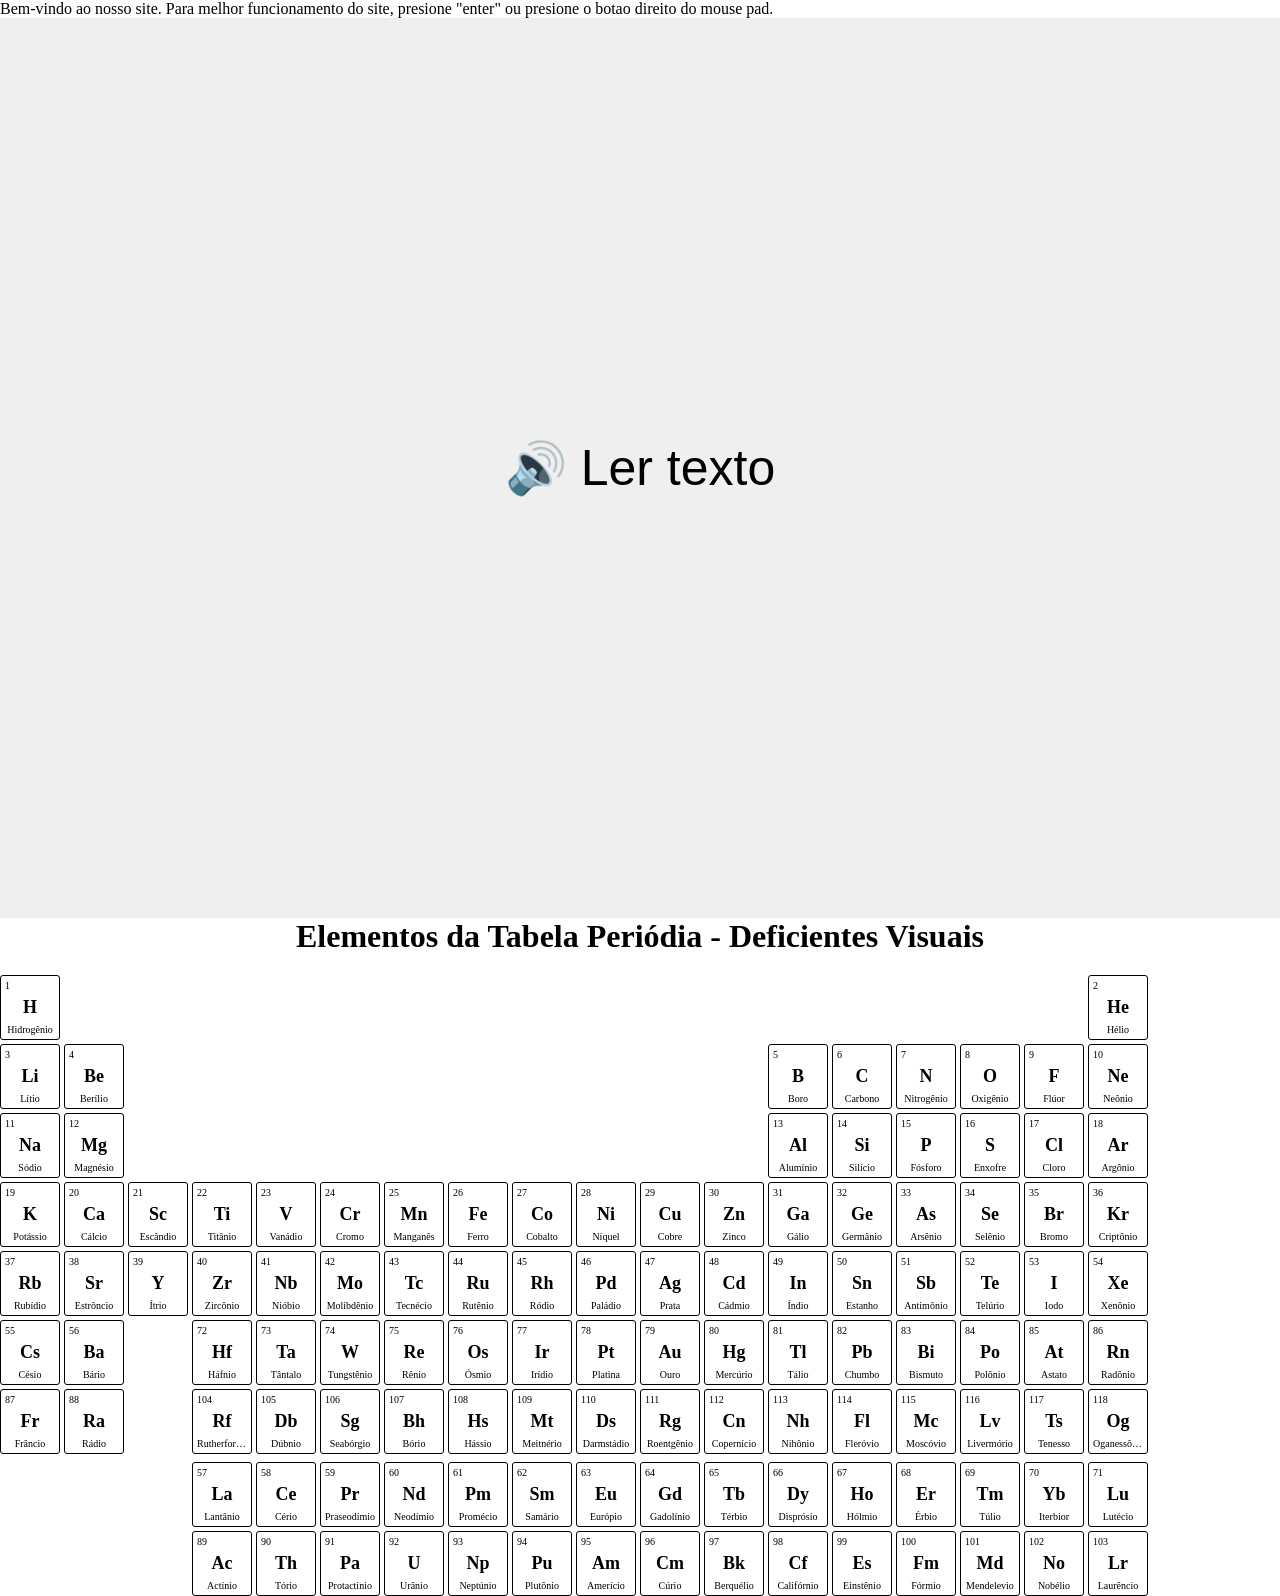
==== Trabalho Quimica/index.html @ d618f2b3 "Add files via upload" ====
<!DOCTYPE html>
<html lang="en">
<head>
    <meta charset="UTF-8">
    <meta name="viewport" content="width=device-width, initial-scale=1.0">
    <title>Trabalho de Quimica</title>
    <link rel="stylesheet" href="style.css">
</head>
<body>
    <script src="script.js"></script>

    <p id="texto">
    Bem-vindo ao nosso site. Para melhor funcionamento do site, presione "enter" ou presione
    o botao direito do mouse pad.
</p>

<button id="botaoAudio" onclick="lerTexto()">🔊 Ler texto</button>

<main class="container">
    <h1>Elementos da Tabela Periódia - Deficientes Visuais</h1>
    <div class="tabela-periodica">
        <!--1 e 2-->
        <div class="elemento h nao-metal">
            <span class="numero">1</span>
            <span class="simbolo">H</span>
            <span class="nome">Hidrogênio</span>
        </div>
        <div class="elemento he gas-nobre">
            <span class="numero">2</span>
            <span class="simbolo">He</span>
            <span class="nome">Hélio</span>
        </div>
    <!--3 ao 10-->
        <div class="elemento li metal-alcalino">
            <span class="numero">3</span>
            <span class="simbolo">Li</span>
            <span class="nome">Lítio</span>
        </div>
        <div class="elemento be metal-alcalino-terreo">
            <span class="numero">4</span>
            <span class="simbolo">Be</span>
            <span class="nome">Berílio</span>
        </div>
        <div class="elemento b semimetal">
            <span class="numero">5</span>
            <span class="simbolo">B</span>
            <span class="nome">Boro</span>
        </div>
        <div class="elemento c nao-metal">
            <span class="numero">6</span>
            <span class="simbolo">C</span>
            <span class="nome">Carbono</span>
        </div>

        <div class="elemento n nao-metal">
        <span class="numero">7</span>
        <span class="simbolo">N</span>
        <span class="nome">Nitrogênio</span>
      </div>
      <div class="elemento o nao-metal">
        <span class="numero">8</span>
        <span class="simbolo">O</span>
        <span class="nome">Oxigênio</span>
      </div>
      <div class="elemento f halogenio">
        <span class="numero">9</span>
        <span class="simbolo">F</span>
        <span class="nome">Flúor</span>
      </div>
      <div class="elemento ne gas-nobre">
        <span class="numero">10</span>
        <span class="simbolo">Ne</span>
        <span class="nome">Neônio</span>
      </div>

      <!-- 11 ao 20 -->
      <div class="elemento na metal-alcalino">
        <span class="numero">11</span>
        <span class="simbolo">Na</span>
        <span class="nome">Sódio</span>
      </div>
      <div class="elemento mg metal-alcalino-terreo">
        <span class="numero">12</span>
        <span class="simbolo">Mg</span>
        <span class="nome">Magnésio</span>
      </div>
      <div class="elemento al metal-pos-transicao">
        <span class="numero">13</span>
        <span class="simbolo">Al</span>
        <span class="nome">Alumínio</span>
      </div>
      <div class="elemento si semimetal">
        <span class="numero">14</span>
        <span class="simbolo">Si</span>
        <span class="nome">Silício</span>
      </div>
      <div class="elemento p nao-metal">
        <span class="numero">15</span>
        <span class="simbolo">P</span>
        <span class="nome">Fósforo</span>
      </div>
      <div class="elemento s nao-metal">
        <span class="numero">16</span>
        <span class="simbolo">S</span>
        <span class="nome">Enxofre</span>
      </div>
      <div class="elemento cl halogenio">
        <span class="numero">17</span>
        <span class="simbolo">Cl</span>
        <span class="nome">Cloro</span>
      </div>
      <div class="elemento ar gas-nobre">
        <span class="numero">18</span>
        <span class="simbolo">Ar</span>
        <span class="nome">Argônio</span>
      </div>
      <div class="elemento k metal-alcalino">
        <span class="numero">19</span>
        <span class="simbolo">K</span>
        <span class="nome">Potássio</span>
      </div>
      <div class="elemento ca metal-alcalino-terreo">
        <span class="numero">20</span>
        <span class="simbolo">Ca</span>
        <span class="nome">Cálcio</span>
      </div>

      <!-- 21 ao 30 -->
      <div class="elemento sc metal-transicao">
        <span class="numero">21</span>
        <span class="simbolo">Sc</span>
        <span class="nome">Escândio</span>
      </div>
      <div class="elemento ti metal-transicao">
        <span class="numero">22</span>
        <span class="simbolo">Ti</span>
        <span class="nome">Titânio</span>
      </div>
      <div class="elemento v metal-transicao">
        <span class="numero">23</span>
        <span class="simbolo">V</span>
        <span class="nome">Vanádio</span>
      </div>
      <div class="elemento cr metal-transicao">
        <span class="numero">24</span>
        <span class="simbolo">Cr</span>
        <span class="nome">Cromo</span>
      </div>
      <div class="elemento mn metal-transicao">
        <span class="numero">25</span>
        <span class="simbolo">Mn</span>
        <span class="nome">Manganês</span>
      </div>
      <div class="elemento fe metal-transicao">
        <span class="numero">26</span>
        <span class="simbolo">Fe</span>
        <span class="nome">Ferro</span>
      </div>
      <div class="elemento co metal-transicao">
        <span class="numero">27</span>
        <span class="simbolo">Co</span>
        <span class="nome">Cobalto</span>
      </div>
      <div class="elemento ni metal-transicao">
        <span class="numero">28</span>
        <span class="simbolo">Ni</span>
        <span class="nome">Níquel</span>
      </div>
      <div class="elemento cu metal-transicao">
        <span class="numero">29</span>
        <span class="simbolo">Cu</span>
        <span class="nome">Cobre</span>
      </div>
      <div class="elemento zn metal-transicao">
        <span class="numero">30</span>
        <span class="simbolo">Zn</span>
        <span class="nome">Zinco</span>
      </div>

      <!-- 31 ao 40 -->
      <div class="elemento ga metal-pos-transicao">
        <span class="numero">31</span>
        <span class="simbolo">Ga</span>
        <span class="nome">Gálio</span>
      </div>
      <div class="elemento ge semimetal">
        <span class="numero">32</span>
        <span class="simbolo">Ge</span>
        <span class="nome">Germânio</span>
      </div>
      <div class="elemento as semimetal">
        <span class="numero">33</span>
        <span class="simbolo">As</span>
        <span class="nome">Arsênio</span>
      </div>
      <div class="elemento se nao-metal">
        <span class="numero">34</span>
        <span class="simbolo">Se</span>
        <span class="nome">Selênio</span>
      </div>
      <div class="elemento br halogenio">
        <span class="numero">35</span>
        <span class="simbolo">Br</span>
        <span class="nome">Bromo</span>
      </div>
      <div class="elemento kr gas-nobre">
        <span class="numero">36</span>
        <span class="simbolo">Kr</span>
        <span class="nome">Criptônio</span>
      </div>
      <div class="elemento rb metal-alcalino">
        <span class="numero">37</span>
        <span class="simbolo">Rb</span>
        <span class="nome">Rubídio</span>
      </div>
      <div class="elemento sr metal-alcalino-terreo">
        <span class="numero">38</span>
        <span class="simbolo">Sr</span>
        <span class="nome">Estrôncio</span>
      </div>
      <div class="elemento y metal-transicao">
        <span class="numero">39</span>
        <span class="simbolo">Y</span>
        <span class="nome">Ítrio</span>
      </div>
      <div class="elemento zr metal-transicao">
        <span class="numero">40</span>
        <span class="simbolo">Zr</span>
        <span class="nome">Zircônio</span>
      </div>

      <!-- 41 ao 50 -->
      <div class="elemento nb metal-transicao">
        <span class="numero">41</span>
        <span class="simbolo">Nb</span>
        <span class="nome">Nióbio</span>
      </div>
      <div class="elemento mo metal-transicao">
        <span class="numero">42</span>
        <span class="simbolo">Mo</span>
        <span class="nome">Molibdênio</span>
      </div>
      <div class="elemento tc metal-transicao">
        <span class="numero">43</span>
        <span class="simbolo">Tc</span>
        <span class="nome">Tecnécio</span>
      </div>
      <div class="elemento ru metal-transicao">
        <span class="numero">44</span>
        <span class="simbolo">Ru</span>
        <span class="nome">Rutênio</span>
      </div>
      <div class="elemento rh metal-transicao">
        <span class="numero">45</span>
        <span class="simbolo">Rh</span>
        <span class="nome">Ródio</span>
      </div>
      <div class="elemento pd metal-transicao">
        <span class="numero">46</span>
        <span class="simbolo">Pd</span>
        <span class="nome">Paládio</span>
      </div>
      <div class="elemento ag metal-transicao">
        <span class="numero">47</span>
        <span class="simbolo">Ag</span>
        <span class="nome">Prata</span>
      </div>
      <div class="elemento cd metal-transicao">
        <span class="numero">48</span>
        <span class="simbolo">Cd</span>
        <span class="nome">Cádmio</span>
      </div>
      <div class="elemento in metal-pos-transicao">
        <span class="numero">49</span>
        <span class="simbolo">In</span>
        <span class="nome">Índio</span>
      </div>
      <div class="elemento sn metal-pos-transicao">
        <span class="numero">50</span>
        <span class="simbolo">Sn</span>
        <span class="nome">Estanho</span>
      </div>

      <!-- 51 ao 60 -->
      <div class="elemento sb semimetal">
        <span class="numero">51</span>
        <span class="simbolo">Sb</span>
        <span class="nome">Antimônio</span>
      </div>
      <div class="elemento te semimetal">
        <span class="numero">52</span>
        <span class="simbolo">Te</span>
        <span class="nome">Telúrio</span>
      </div>
      <div class="elemento i halogenio">
        <span class="numero">53</span>
        <span class="simbolo">I</span>
        <span class="nome">Iodo</span>
      </div>
      <div class="elemento xe gas-nobre">
        <span class="numero">54</span>
        <span class="simbolo">Xe</span>
        <span class="nome">Xenônio</span>
      </div>
      <div class="elemento cs metal-alcalino">
        <span class="numero">55</span>
        <span class="simbolo">Cs</span>
        <span class="nome">Césio</span>
      </div>
      <div class="elemento ba metal-alcalino-terreo">
        <span class="numero">56</span>
        <span class="simbolo">Ba</span>
        <span class="nome">Bário</span>
      </div>
      <div class="elemento la lantanideo">
        <span class="numero">57</span>
        <span class="simbolo">La</span>
        <span class="nome">Lantânio</span>
      </div>
      <div class="elemento ce lantanideo">
        <span class="numero">58</span>
        <span class="simbolo">Ce</span>
        <span class="nome">Cério</span>
      </div>

<!-- ELEMENTO 59 AQUI!!!!-->

      <div class="elemento pr lantanideo ">
        <span class="numero">59</span>
        <span class="simbolo">Pr</span>
        <span class="nome">Praseodímio</span>
      </div>
      <div class="elemento nd lantanideo ">
        <span class="numero">60</span>
        <span class="simbolo">Nd</span>
        <span class="nome">Neodímio</span>
      </div>

      <!-- 61 ao 70 -->
      <div class="elemento pm lantanideo">
        <span class="numero">61</span>
        <span class="simbolo">Pm</span>
        <span class="nome">Promécio</span>
      </div>
      <div class="elemento sm lantanideo">
        <span class="numero">62</span>
        <span class="simbolo">Sm</span>
        <span class="nome">Samário</span>
      </div>
      <div class="elemento eu lantanideo">
        <span class="numero">63</span>
        <span class="simbolo">Eu</span>
        <span class="nome">Európio</span>
      </div>
      <div class="elemento gd lantanideo">
        <span class="numero">64</span>
        <span class="simbolo">Gd</span>
        <span class="nome">Gadolínio</span>
      </div>
      <div class="elemento tb lantanideo">
        <span class="numero">65</span>
        <span class="simbolo">Tb</span>
        <span class="nome">Térbio</span>
      </div>
      <div class="elemento dy lantanideo">
        <span class="numero">66</span>
        <span class="simbolo">Dy</span>
        <span class="nome">Disprósio</span>
      </div>
      <div class="elemento ho lantanideo">
        <span class="numero">67</span>
        <span class="simbolo">Ho</span>
        <span class="nome">Hólmio</span>
      </div>
      <div class="elemento er lantanideo">
        <span class="numero">68</span>
        <span class="simbolo">Er</span>
        <span class="nome">Érbio</span>
      </div>
      <div class="elemento tm lantanideo">
        <span class="numero">69</span>
        <span class="simbolo">Tm</span>
        <span class="nome">Túlio</span>
      </div>
      <div class="elemento yb lantanideo">
        <span class="numero">70</span>
        <span class="simbolo">Yb</span>
        <span class="nome">Iterbior</span>
      </div>

      <!-- 71 ao 80 -->
      <div class="elemento lu lantanideo">
        <span class="numero">71</span>
        <span class="simbolo">Lu</span>
        <span class="nome">Lutécio</span>
      </div>
      <div class="elemento hf metal-transicao">
        <span class="numero">72</span>
        <span class="simbolo">Hf</span>
        <span class="nome">Háfnio</span>
      </div>
      <div class="elemento ta metal-transicao">
        <span class="numero">73</span>
        <span class="simbolo">Ta</span>
        <span class="nome">Tântalo</span>
      </div>
      <div class="elemento w metal-transicao">
        <span class="numero">74</span>
        <span class="simbolo">W</span>
        <span class="nome">Tungstênio</span>
      </div>
      <div class="elemento re metal-transicao">
        <span class="numero">75</span>
        <span class="simbolo">Re</span>
        <span class="nome">Rênio</span>
      </div>
      <div class="elemento os metal-transicao">
        <span class="numero">76</span>
        <span class="simbolo">Os</span>
        <span class="nome">Ósmio</span>
      </div>
      <div class="elemento ir metal-transicao">
        <span class="numero">77</span>
        <span class="simbolo">Ir</span>
        <span class="nome">Irídio</span>
      </div>
      <div class="elemento pt metal-transicao">
        <span class="numero">78</span>
        <span class="simbolo">Pt</span>
        <span class="nome">Platina</span>
      </div>
      <div class="elemento au metal-transicao">
        <span class="numero">79</span>
        <span class="simbolo">Au</span>
        <span class="nome">Ouro</span>
      </div>
      <div class="elemento hg metal-transicao">
        <span class="numero">80</span>
        <span class="simbolo">Hg</span>
        <span class="nome">Mercúrio</span>
      </div>

      <!-- 81 ao 90 -->
      <div class="elemento tl metal-pos-transicao">
        <span class="numero">81</span>
        <span class="simbolo">Tl</span>
        <span class="nome">Tálio</span>
      </div>
      <div class="elemento pb metal-pos-transicao">
        <span class="numero">82</span>
        <span class="simbolo">Pb</span>
        <span class="nome">Chumbo</span>
      </div>
      <div class="elemento bi metal-pos-transicao">
        <span class="numero">83</span>
        <span class="simbolo">Bi</span>
        <span class="nome">Bismuto</span>
      </div>
      <div class="elemento po metal-pos-transicao">
        <span class="numero">84</span>
        <span class="simbolo">Po</span>
        <span class="nome">Polônio</span>
      </div>
      <div class="elemento at halogenio">
        <span class="numero">85</span>
        <span class="simbolo">At</span>
        <span class="nome">Astato</span>
      </div>
      <div class="elemento rn gas-nobre">
        <span class="numero">86</span>
        <span class="simbolo">Rn</span>
        <span class="nome">Radônio</span>
      </div>
      <div class="elemento fr metal-alcalino">
        <span class="numero">87</span>
        <span class="simbolo">Fr</span>
        <span class="nome">Frâncio</span>
      </div>
      <div class="elemento ra metal-alcalino-terreo">
        <span class="numero">88</span>
        <span class="simbolo">Ra</span>
        <span class="nome">Rádio</span>
      </div>
      <div class="elemento ac actinideo">
        <span class="numero">89</span>
        <span class="simbolo">Ac</span>
        <span class="nome">Actínio</span>
      </div>
      <div class="elemento th actinideo">
        <span class="numero">90</span>
        <span class="simbolo">Th</span>
        <span class="nome">Tório</span>
      </div>

      <!-- 91 ao 100 -->
      <div class="elemento pa actinideo">
        <span class="numero">91</span>
        <span class="simbolo">Pa</span>
        <span class="nome">Protactínio</span>
      </div>
      <div class="elemento u actinideo">
        <span class="numero">92</span>
        <span class="simbolo">U</span>
        <span class="nome">Urânio</span>
      </div>
      <div class="elemento np actinideo">
        <span class="numero">93</span>
        <span class="simbolo">Np</span>
        <span class="nome">Neptúnio</span>
      </div>
      <div class="elemento pu actinideo">
        <span class="numero">94</span>
        <span class="simbolo">Pu</span>
        <span class="nome">Plutônio</span>
      </div>
      <div class="elemento am actinideo">
        <span class="numero">95</span>
        <span class="simbolo">Am</span>
        <span class="nome">Amerício</span>
      </div>
      <div class="elemento cm actinideo">
        <span class="numero">96</span>
        <span class="simbolo">Cm</span>
        <span class="nome">Cúrio</span>
      </div>
      <div class="elemento bk actinideo">
        <span class="numero">97</span>
        <span class="simbolo">Bk</span>
        <span class="nome">Berquélio</span>
      </div>
      <div class="elemento cf actinideo">
        <span class="numero">98</span>
        <span class="simbolo">Cf</span>
        <span class="nome">Califórnio</span>
      </div>
      <div class="elemento es actinideo">
        <span class="numero">99</span>
        <span class="simbolo">Es</span>
        <span class="nome">Einstênio</span>
      </div>
      <div class="elemento fm actinideo">
        <span class="numero">100</span>
        <span class="simbolo">Fm</span>
        <span class="nome">Fórmio</span>
      </div>

      <!-- 101 ao 118 -->
      <div class="elemento md actinideo">
        <span class="numero">101</span>
        <span class="simbolo">Md</span>
        <span class="nome">Mendelevio</span>
      </div>
      <div class="elemento no actinideo">
        <span class="numero">102</span>
        <span class="simbolo">No</span>
        <span class="nome">Nobélio</span>
      </div>
      <div class="elemento lr actinideo">
        <span class="numero">103</span>
        <span class="simbolo">Lr</span>
        <span class="nome">Laurêncio</span>
      </div>
      <div class="elemento rf metal-transicao">
        <span class="numero">104</span>
        <span class="simbolo">Rf</span>
        <span class="nome">Rutherfordio</span>
      </div>
      <div class="elemento db metal-transicao">
        <span class="numero">105</span>
        <span class="simbolo">Db</span>
        <span class="nome">Dúbnio</span>
      </div>
      <div class="elemento sg metal-transicao">
        <span class="numero">106</span>
        <span class="simbolo">Sg</span>
        <span class="nome">Seabórgio</span>
      </div>
      <div class="elemento bh metal-transicao">
        <span class="numero">107</span>
        <span class="simbolo">Bh</span>
        <span class="nome">Bório</span>
      </div>
      <div class="elemento hs metal-transicao">
        <span class="numero">108</span>
        <span class="simbolo">Hs</span>
        <span class="nome">Hássio</span>
      </div>
      <div class="elemento mt metal-transicao">
        <span class="numero">109</span>
        <span class="simbolo">Mt</span>
        <span class="nome">Meitnério</span>
      </div>
      <div class="elemento ds metal-transicao">
        <span class="numero">110</span>
        <span class="simbolo">Ds</span>
        <span class="nome">Darmstádio</span>
      </div>
      <div class="elemento rg metal-transicao">
        <span class="numero">111</span>
        <span class="simbolo">Rg</span>
        <span class="nome">Roentgênio</span>
      </div>
      <div class="elemento cn metal-transicao">
        <span class="numero">112</span>
        <span class="simbolo">Cn</span>
        <span class="nome">Copernício</span>
      </div>
      <div class="elemento nh metal-pos-transicao">
        <span class="numero">113</span>
        <span class="simbolo">Nh</span>
        <span class="nome">Nihônio</span>
      </div>
      <div class="elemento fl metal-pos-transicao">
        <span class="numero">114</span>
        <span class="simbolo">Fl</span>
        <span class="nome">Fleróvio</span>
      </div>
      <div class="elemento mc metal-pos-transicao">
        <span class="numero">115</span>
        <span class="simbolo">Mc</span>
        <span class="nome">Moscóvio</span>
      </div>
      <div class="elemento lv metal-pos-transicao">
        <span class="numero">116</span>
        <span class="simbolo">Lv</span>
        <span class="nome">Livermório</span>
      </div>
      <div class="elemento ts halogenio">
        <span class="numero">117</span>
        <span class="simbolo">Ts</span>
        <span class="nome">Tenesso</span>
      </div>
      <div class="elemento og gas-nobre">
        <span class="numero">118</span>
        <span class="simbolo">Og</span>
        <span class="nome">Oganessônio</span>
      </div>
    </div>
</main>
    
</body>
</html>
---- Trabalho Quimica/style.css ----
* {
    box-sizing: border-box;
    margin: 0;
    padding: 0;
}

#botaoAudio {
    width: 100vw;
    height: 100vh;
    font-size: 50px;
    border: none;
    cursor: pointer;
}

.container {
    width: 100%;
    max-width: 1300px;
    margin: 0 auto;
}

h1 {
    text-align: center;
    margin-bottom: 20px;
}

.tabela-periodica {
  display: grid;
  grid-template-columns: repeat(18, 60px); 
  gap: 4px; 
}

.elemento {
  border: 1px solid #000;
  padding: 4px;
  min-height: 65px;
  display: flex;
  flex-direction: column;
  justify-content: space-between;
  text-align: center;
  border-radius: 3px;
}

.numero {
  font-size: 10px;
  text-align: left;
}

.simbolo {
  font-weight: bold;
  font-size: 18px;
}

.nome {
  font-size: 10px;
  text-align: center;
  white-space: nowrap;
  overflow: hidden;
  text-overflow: ellipsis; 
  max-width: 100%;
}

/* POSICIONAMENTO DOS 118 ELEMENTOS NO CSS GRID */

/* Período 1 - 1 e 2 */
.h  { grid-column: 1;  grid-row: 1; }
.he { grid-column: 18; grid-row: 1; }

/* Período 2 - 3 ao 11 */
.li { grid-column: 1;  grid-row: 2; }
.be { grid-column: 2;  grid-row: 2; }
.b  { grid-column: 13; grid-row: 2; }
.c  { grid-column: 14; grid-row: 2; }
.n  { grid-column: 15; grid-row: 2; }
.o  { grid-column: 16; grid-row: 2; }
.f  { grid-column: 17; grid-row: 2; }
.ne { grid-column: 18; grid-row: 2; }

/* Período 3 - 12 ao 19*/
.na { grid-column: 1;  grid-row: 3; }
.mg { grid-column: 2;  grid-row: 3; }
.al { grid-column: 13; grid-row: 3; }
.si { grid-column: 14; grid-row: 3; }
.p  { grid-column: 15; grid-row: 3; }
.s  { grid-column: 16; grid-row: 3; }
.cl { grid-column: 17; grid-row: 3; }
.ar { grid-column: 18; grid-row: 3; }

/* Período 4 - 20 ao 37*/
.k  { grid-column: 1;  grid-row: 4; }
.ca { grid-column: 2;  grid-row: 4; }
.sc { grid-column: 3;  grid-row: 4; }
.ti { grid-column: 4;  grid-row: 4; }
.v  { grid-column: 5;  grid-row: 4; }
.cr { grid-column: 6;  grid-row: 4; }
.mn { grid-column: 7;  grid-row: 4; }
.fe { grid-column: 8;  grid-row: 4; }
.co { grid-column: 9;  grid-row: 4; }
.ni { grid-column: 10; grid-row: 4; }
.cu { grid-column: 11; grid-row: 4; }
.zn { grid-column: 12; grid-row: 4; }
.ga { grid-column: 13; grid-row: 4; }
.ge { grid-column: 14; grid-row: 4; }
.as { grid-column: 15; grid-row: 4; }
.se { grid-column: 16; grid-row: 4; }
.br { grid-column: 17; grid-row: 4; }
.kr { grid-column: 18; grid-row: 4; }

/* Período 5 - 38 ao 55*/
.rb { grid-column: 1;  grid-row: 5; }
.sr { grid-column: 2;  grid-row: 5; }
.y  { grid-column: 3;  grid-row: 5; }
.zr { grid-column: 4;  grid-row: 5; }
.nb { grid-column: 5;  grid-row: 5; }
.mo { grid-column: 6;  grid-row: 5; }
.tc { grid-column: 7;  grid-row: 5; }
.ru { grid-column: 8;  grid-row: 5; }
.rh { grid-column: 9;  grid-row: 5; }
.pd { grid-column: 10; grid-row: 5; }
.ag { grid-column: 11; grid-row: 5; }
.cd { grid-column: 12; grid-row: 5; }
.in { grid-column: 13; grid-row: 5; }
.sn { grid-column: 14; grid-row: 5; }
.sb { grid-column: 15; grid-row: 5; }
.te { grid-column: 16; grid-row: 5; }
.i  { grid-column: 17; grid-row: 5; }
.xe { grid-column: 18; grid-row: 5; }

/* Período 6 - 56 ao 72*/
.cs { grid-column: 1;  grid-row: 6; }
.ba { grid-column: 2;  grid-row: 6; }
.hf { grid-column: 4;  grid-row: 6; }
.ta { grid-column: 5;  grid-row: 6; }
.w  { grid-column: 6;  grid-row: 6; }
.re { grid-column: 7;  grid-row: 6; }
.os { grid-column: 8;  grid-row: 6; }
.ir { grid-column: 9;  grid-row: 6; }
.pt { grid-column: 10; grid-row: 6; }
.au { grid-column: 11; grid-row: 6; }
.hg { grid-column: 12; grid-row: 6; }
.tl { grid-column: 13; grid-row: 6; }
.pb { grid-column: 14; grid-row: 6; }
.bi { grid-column: 15; grid-row: 6; }
.po { grid-column: 16; grid-row: 6; }
.at { grid-column: 17; grid-row: 6; }
.rn { grid-column: 18; grid-row: 6; }

/* Período 7 - 73 ao 89*/
.fr { grid-column: 1;  grid-row: 7; }
.ra { grid-column: 2;  grid-row: 7; }
.rf { grid-column: 4;  grid-row: 7; }
.db { grid-column: 5;  grid-row: 7; }
.sg { grid-column: 6;  grid-row: 7; }
.bh { grid-column: 7;  grid-row: 7; }
.hs { grid-column: 8;  grid-row: 7; }
.mt { grid-column: 9;  grid-row: 7; }
.ds { grid-column: 10; grid-row: 7; }
.rg { grid-column: 11; grid-row: 7; }
.cn { grid-column: 12; grid-row: 7; }
.nh { grid-column: 13; grid-row: 7; }
.fl { grid-column: 14; grid-row: 7; }
.mc { grid-column: 15; grid-row: 7; }
.lv { grid-column: 16; grid-row: 7; }
.ts { grid-column: 17; grid-row: 7; }
.og { grid-column: 18; grid-row: 7; }

/* Lantanídeos (Linha 9 separada embaixo) - 90 ao 104*/
.la { grid-column: 4;  grid-row: 9; }
.ce { grid-column: 5;  grid-row: 9; }
.pr { grid-column: 6;  grid-row: 9; }
.nd { grid-column: 7;  grid-row: 9; }
.pm { grid-column: 8;  grid-row: 9; }
.sm { grid-column: 9;  grid-row: 9; }
.eu { grid-column: 10; grid-row: 9; }
.gd { grid-column: 11; grid-row: 9; }
.tb { grid-column: 12; grid-row: 9; }
.dy { grid-column: 13; grid-row: 9; }
.ho { grid-column: 14; grid-row: 9; }
.er { grid-column: 15; grid-row: 9; }
.tm { grid-column: 16; grid-row: 9; }
.yb { grid-column: 17; grid-row: 9; }
.lu { grid-column: 18; grid-row: 9; }

/* Actinídeos (Linha 10 separada embaixo) - 104 ao 118*/
.ac { grid-column: 4;  grid-row: 10; }
.th { grid-column: 5;  grid-row: 10; }
.pa { grid-column: 6;  grid-row: 10; }
.u  { grid-column: 7;  grid-row: 10; }
.np { grid-column: 8;  grid-row: 10; }
.pu { grid-column: 9;  grid-row: 10; }
.am { grid-column: 10; grid-row: 10; }
.cm { grid-column: 11; grid-row: 10; }
.bk { grid-column: 12; grid-row: 10; }
.cf { grid-column: 13; grid-row: 10; }
.es { grid-column: 14; grid-row: 10; }
.fm { grid-column: 15; grid-row: 10; }
.md { grid-column: 16; grid-row: 10; }
.no { grid-column: 17; grid-row: 10; }
.lr { grid-column: 18; grid-row: 10; }
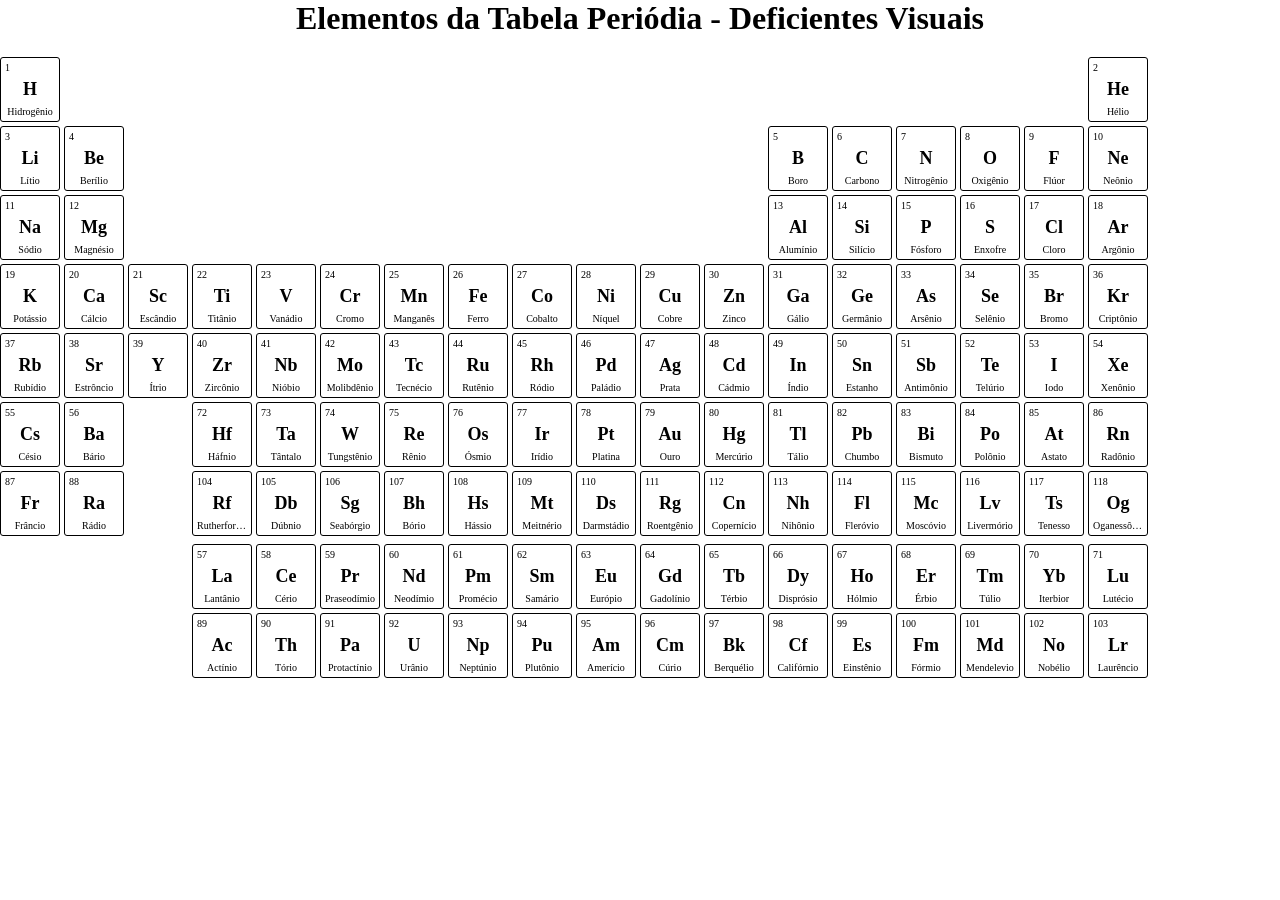
==== commit 52cccf25: "tirei o botão pelo html" ====
--- a/Trabalho Quimica/index.html
+++ b/Trabalho Quimica/index.html
@@ -8,13 +8,6 @@
 </head>
 <body>
     <script src="script.js"></script>
-
-    <p id="texto">
-    Bem-vindo ao nosso site. Para melhor funcionamento do site, presione "enter" ou presione
-    o botao direito do mouse pad.
-</p>
-
-<button id="botaoAudio" onclick="lerTexto()">🔊 Ler texto</button>
 
 <main class="container">
     <h1>Elementos da Tabela Periódia - Deficientes Visuais</h1>
@@ -639,4 +632,4 @@
 </main>
     
 </body>
-</html>+</html>
--- a/Trabalho Quimica/style.css
+++ b/Trabalho Quimica/style.css
@@ -2,14 +2,6 @@
     box-sizing: border-box;
     margin: 0;
     padding: 0;
-}
-
-#botaoAudio {
-    width: 100vw;
-    height: 100vh;
-    font-size: 50px;
-    border: none;
-    cursor: pointer;
 }
 
 .container {
@@ -195,4 +187,4 @@
 .fm { grid-column: 15; grid-row: 10; }
 .md { grid-column: 16; grid-row: 10; }
 .no { grid-column: 17; grid-row: 10; }
-.lr { grid-column: 18; grid-row: 10; }+.lr { grid-column: 18; grid-row: 10; }
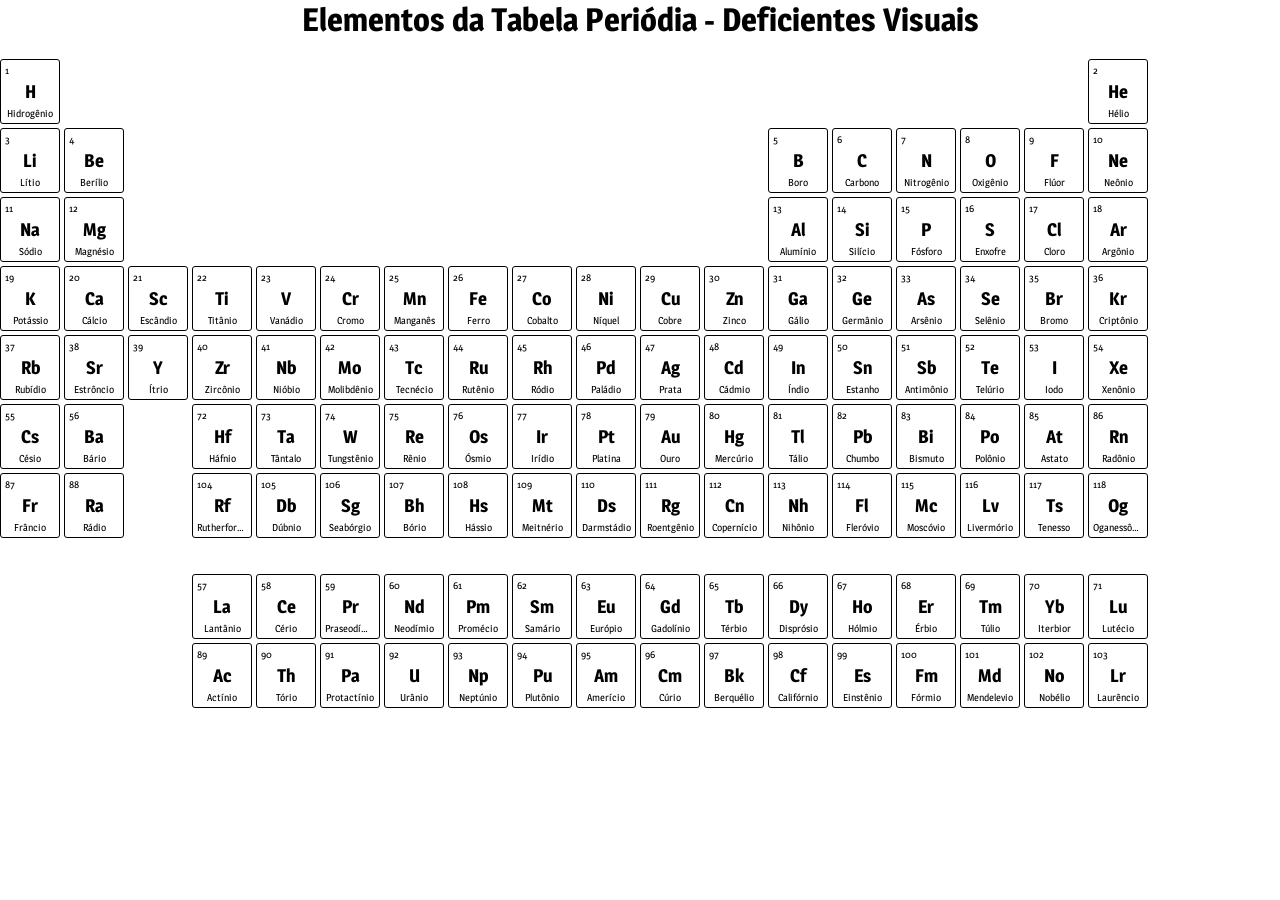
==== commit 83c21133: "Update index.html" ====
--- a/Trabalho Quimica/index.html
+++ b/Trabalho Quimica/index.html
@@ -1,5 +1,5 @@
 <!DOCTYPE html>
-<html lang="en">
+<html lang="pt-br">
 <head>
     <meta charset="UTF-8">
     <meta name="viewport" content="width=device-width, initial-scale=1.0">
--- a/Trabalho Quimica/style.css
+++ b/Trabalho Quimica/style.css
@@ -1,7 +1,10 @@
+@import url('https://fonts.googleapis.com/css2?family=Magra:wght@400;700&display=swap');
+
 * {
     box-sizing: border-box;
     margin: 0;
     padding: 0;
+    font-family: "Magra", sans-serif;
 }
 
 .container {
@@ -18,8 +21,10 @@
 .tabela-periodica {
   display: grid;
   grid-template-columns: repeat(18, 60px); 
-  gap: 4px; 
-}
+  gap: 4px;
+}
+
+
 
 .elemento {
   border: 1px solid #000;
@@ -30,6 +35,14 @@
   justify-content: space-between;
   text-align: center;
   border-radius: 3px;
+  transition: transform 0.2s ease, box-shadow 0.2s ease, z-index 0.2s ease;
+  cursor: pointer;
+}
+
+.elemento:hover {
+  transform: scale(1.8);
+  z-index: 100;
+  box-shadow: 0 8px 16px rgba(0, 0, 0, 0.3);
 }
 
 .numero {
@@ -51,7 +64,7 @@
   max-width: 100%;
 }
 
-/* POSICIONAMENTO DOS 118 ELEMENTOS NO CSS GRID */
+/* Posicionamento Elementos */
 
 /* Período 1 - 1 e 2 */
 .h  { grid-column: 1;  grid-row: 1; }
@@ -156,35 +169,36 @@
 .og { grid-column: 18; grid-row: 7; }
 
 /* Lantanídeos (Linha 9 separada embaixo) - 90 ao 104*/
-.la { grid-column: 4;  grid-row: 9; }
-.ce { grid-column: 5;  grid-row: 9; }
-.pr { grid-column: 6;  grid-row: 9; }
-.nd { grid-column: 7;  grid-row: 9; }
-.pm { grid-column: 8;  grid-row: 9; }
-.sm { grid-column: 9;  grid-row: 9; }
-.eu { grid-column: 10; grid-row: 9; }
-.gd { grid-column: 11; grid-row: 9; }
-.tb { grid-column: 12; grid-row: 9; }
-.dy { grid-column: 13; grid-row: 9; }
-.ho { grid-column: 14; grid-row: 9; }
-.er { grid-column: 15; grid-row: 9; }
-.tm { grid-column: 16; grid-row: 9; }
-.yb { grid-column: 17; grid-row: 9; }
-.lu { grid-column: 18; grid-row: 9; }
+.la { grid-column: 4;  grid-row: 16; }
+.ce { grid-column: 5;  grid-row: 16; }
+.pr { grid-column: 6;  grid-row: 16; }
+.nd { grid-column: 7;  grid-row: 16; }
+.pm { grid-column: 8;  grid-row: 16; }
+.sm { grid-column: 9;  grid-row: 16; }
+.eu { grid-column: 10; grid-row: 16; }
+.gd { grid-column: 11; grid-row: 16; }
+.tb { grid-column: 12; grid-row: 16; }
+.dy { grid-column: 13; grid-row: 16; }
+.ho { grid-column: 14; grid-row: 16; }
+.er { grid-column: 15; grid-row: 16; }
+.tm { grid-column: 16; grid-row: 16; }
+.yb { grid-column: 17; grid-row: 16; }
+.lu { grid-column: 18; grid-row: 16; }
 
 /* Actinídeos (Linha 10 separada embaixo) - 104 ao 118*/
-.ac { grid-column: 4;  grid-row: 10; }
-.th { grid-column: 5;  grid-row: 10; }
-.pa { grid-column: 6;  grid-row: 10; }
-.u  { grid-column: 7;  grid-row: 10; }
-.np { grid-column: 8;  grid-row: 10; }
-.pu { grid-column: 9;  grid-row: 10; }
-.am { grid-column: 10; grid-row: 10; }
-.cm { grid-column: 11; grid-row: 10; }
-.bk { grid-column: 12; grid-row: 10; }
-.cf { grid-column: 13; grid-row: 10; }
-.es { grid-column: 14; grid-row: 10; }
-.fm { grid-column: 15; grid-row: 10; }
-.md { grid-column: 16; grid-row: 10; }
-.no { grid-column: 17; grid-row: 10; }
-.lr { grid-column: 18; grid-row: 10; }
+.ac { grid-column: 4;  grid-row: 17; }
+.th { grid-column: 5;  grid-row: 17; }
+.pa { grid-column: 6;  grid-row: 17; }
+.u  { grid-column: 7;  grid-row: 17; }
+.np { grid-column: 8;  grid-row: 17; }
+.pu { grid-column: 9;  grid-row: 17; }
+.am { grid-column: 10; grid-row: 17; }
+.cm { grid-column: 11; grid-row: 17; }
+.bk { grid-column: 12; grid-row: 17; }
+.cf { grid-column: 13; grid-row: 17; }
+.es { grid-column: 14; grid-row: 17; }
+.fm { grid-column: 15; grid-row: 17; }
+.md { grid-column: 16; grid-row: 17; }
+.no { grid-column: 17; grid-row: 17; }
+.lr { grid-column: 18; grid-row: 17; }
+
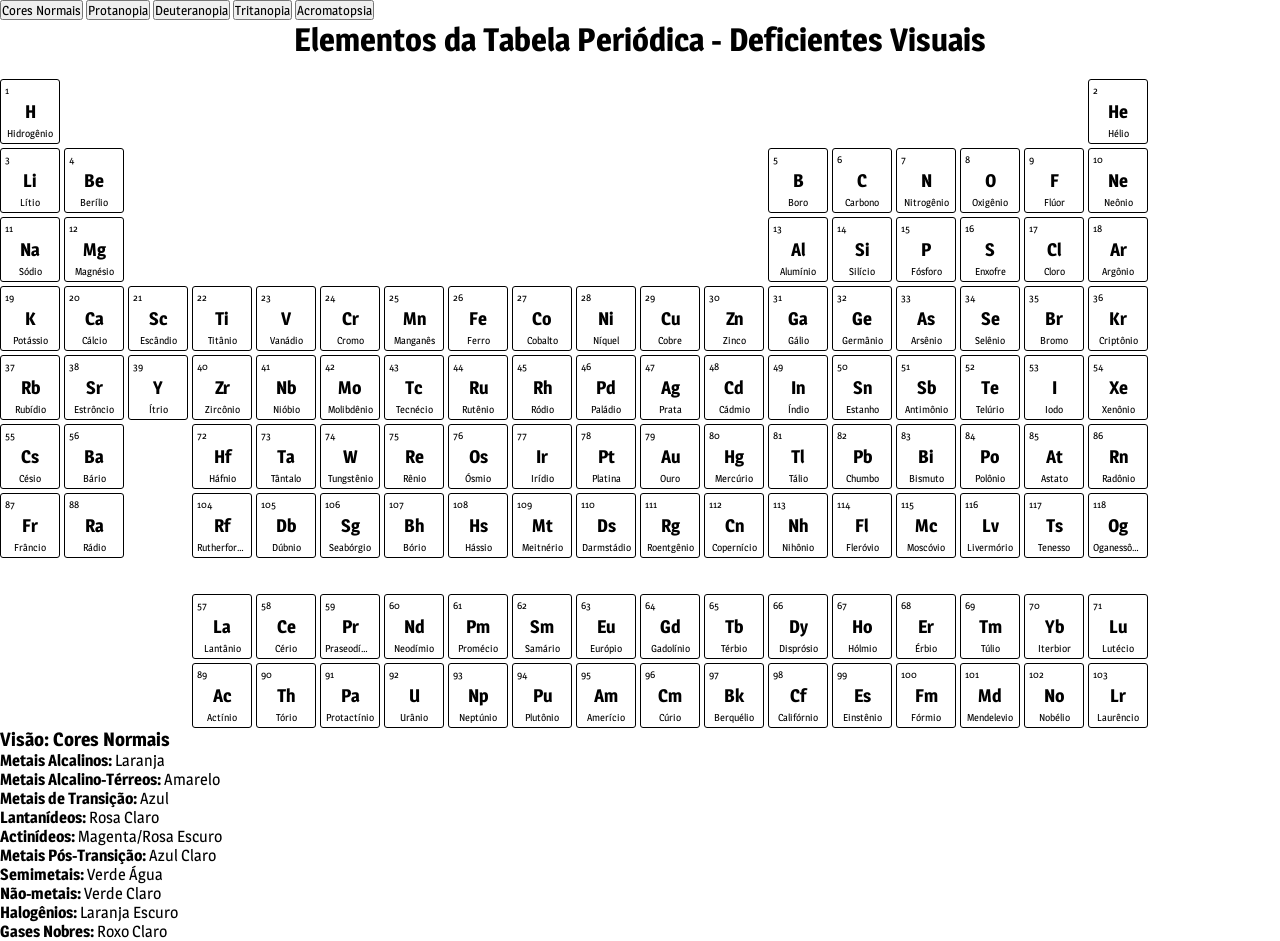
==== commit 8e9cbe29: "Coloquei legendas para melhor visualização" ====
--- a/Trabalho Quimica/index.html
+++ b/Trabalho Quimica/index.html
@@ -7,10 +7,19 @@
     <link rel="stylesheet" href="style.css">
 </head>
 <body>
-    <script src="script.js"></script>
+    
+
+<div class="controles-cores">
+    <button class="botao-tema ativo" data-tema="padrao">Cores Normais</button>
+    <button class="botao-tema" data-tema="tema1">Protanopia</button>
+    <button class="botao-tema" data-tema="tema2">Deuteranopia</button>
+    <button class="botao-tema" data-tema="tema3">Tritanopia</button>
+    <button class="botao-tema" data-tema="tema4">Acromatopsia</button>
+</div>
 
 <main class="container">
-    <h1>Elementos da Tabela Periódia - Deficientes Visuais</h1>
+  <div class="container" id="painel-principal" data-tema="padrao">
+    <h1>Elementos da Tabela Periódica - Deficientes Visuais</h1>
     <div class="tabela-periodica">
         <!--1 e 2-->
         <div class="elemento h nao-metal">
@@ -629,7 +638,27 @@
         <span class="nome">Oganessônio</span>
       </div>
     </div>
+  </div>
 </main>
+    <script src="script.js"></script>
+
+    <div class="painel-legenda">
+        <h3 id="titulo-modo-legenda">Visão: Cores Normais</h3>
+        <ul class="lista-legenda-dinamica">
+            <li><span class="cor-box" id="box-alcalino"></span> <strong>Metais Alcalinos:</strong> <span id="txt-alcalino">Laranja</span></li>
+            <li><span class="cor-box" id="box-alcalino-terreo"></span> <strong>Metais Alcalino-Térreos:</strong> <span id="txt-alcalino-terreo">Amarelo</span></li>
+            <li><span class="cor-box" id="box-transicao"></span> <strong>Metais de Transição:</strong> <span id="txt-transicao">Azul</span></li>
+            <li><span class="cor-box" id="box-lantanideo"></span> <strong>Lantanídeos:</strong> <span id="txt-lantanideo">Rosa Claro</span></li>
+            <li><span class="cor-box" id="box-actinideo"></span> <strong>Actinídeos:</strong> <span id="txt-actinideo">Magenta/Rosa Escuro</span></li>
+            <li><span class="cor-box" id="box-pos-transicao"></span> <strong>Metais Pós-Transição:</strong> <span id="txt-pos-transicao">Azul Claro</span></li>
+            <li><span class="cor-box" id="box-semimetal"></span> <strong>Semimetais:</strong> <span id="txt-semimetal">Verde Água</span></li>
+            <li><span class="cor-box" id="box-nao-metal"></span> <strong>Não-metais:</strong> <span id="txt-nao-metal">Verde Claro</span></li>
+            <li><span class="cor-box" id="box-halogenio"></span> <strong>Halogênios:</strong> <span id="txt-halogenio">Laranja Escuro</span></li>
+            <li><span class="cor-box" id="box-gas-nobre"></span> <strong>Gases Nobres:</strong> <span id="txt-gas-nobre">Roxo Claro</span></li>
+        </ul>
+    </div>
+
+</div>
     
 </body>
 </html>
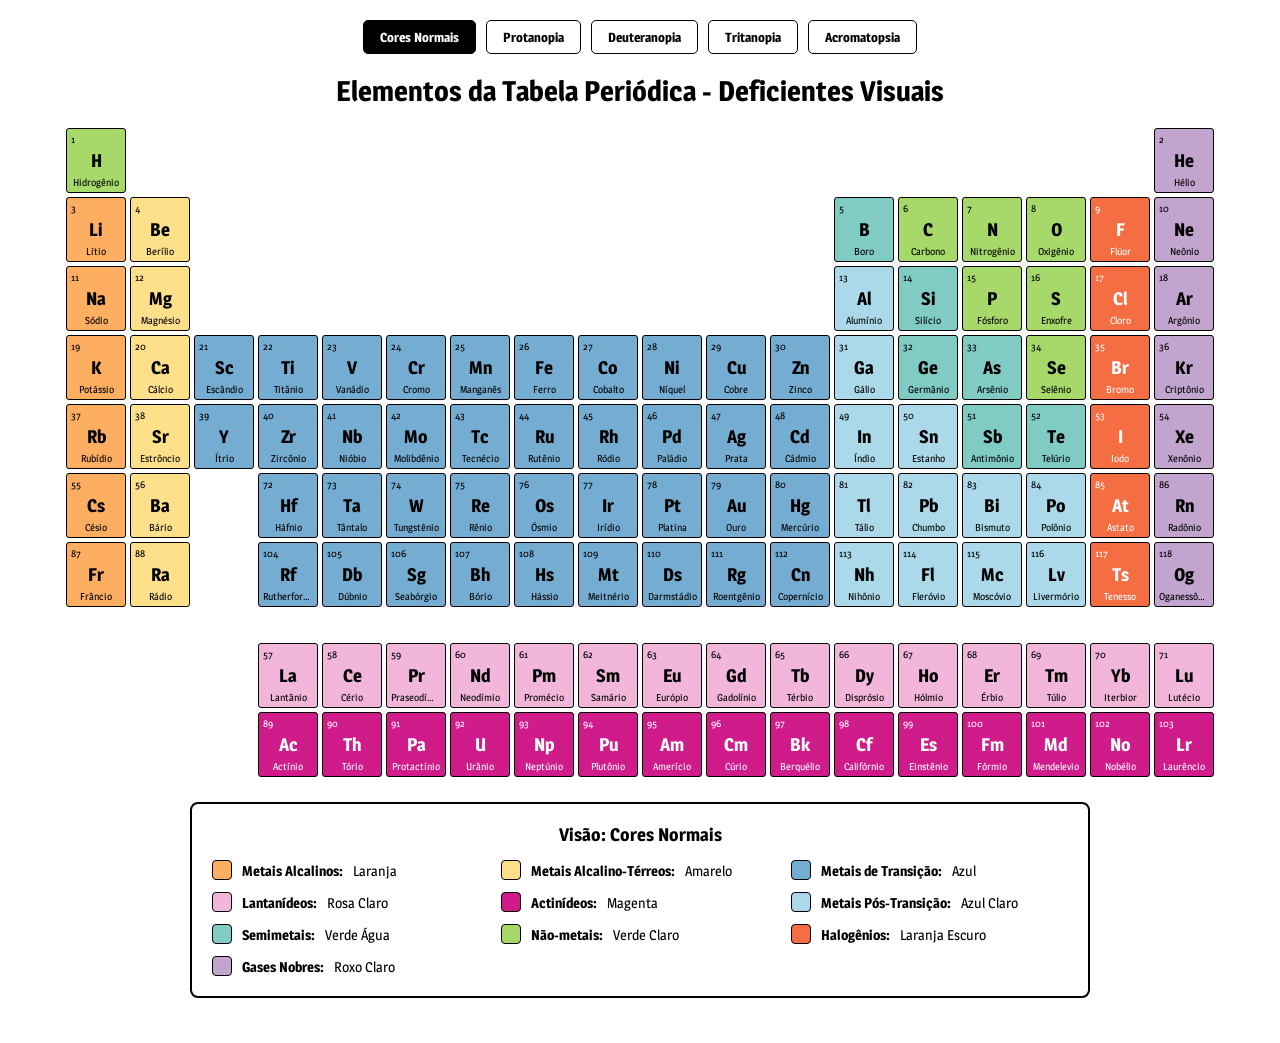
==== commit d7490eca: "favicon" ====
--- a/Trabalho Quimica/index.html
+++ b/Trabalho Quimica/index.html
@@ -3,6 +3,7 @@
 <head>
     <meta charset="UTF-8">
     <meta name="viewport" content="width=device-width, initial-scale=1.0">
+    <link rel="icon" type="image/png" href="favicon.ico">
     <title>Trabalho de Quimica</title>
     <link rel="stylesheet" href="style.css">
 </head>
@@ -20,6 +21,7 @@
 <main class="container">
   <div class="container" id="painel-principal" data-tema="padrao">
     <h1>Elementos da Tabela Periódica - Deficientes Visuais</h1>
+    
     <div class="tabela-periodica">
         <!--1 e 2-->
         <div class="elemento h nao-metal">
--- a/Trabalho Quimica/style.css
+++ b/Trabalho Quimica/style.css
@@ -1,4 +1,6 @@
 @import url('https://fonts.googleapis.com/css2?family=Magra:wght@400;700&display=swap');
+
+/* CONFIGURAÇÕES GERAIS */
 
 * {
     box-sizing: border-box;
@@ -7,6 +9,12 @@
     font-family: "Magra", sans-serif;
 }
 
+body {
+    background-color: #ffffff;
+    color: #000000;
+    padding: 20px;
+}
+
 .container {
     width: 100%;
     max-width: 1300px;
@@ -16,189 +24,3967 @@
 h1 {
     text-align: center;
     margin-bottom: 20px;
-}
+    font-size: 28px;
+}
+
+/* BOTÕES DOS TEMAS */
+
+.controles-cores {
+    display: flex;
+    justify-content: center;
+    flex-wrap: wrap;
+    gap: 10px;
+    margin-bottom: 20px;
+}
+
+.botao-tema {
+    padding: 8px 16px;
+    border: 1px solid #000000;
+    border-radius: 5px;
+    background-color: #ffffff;
+    color: #000000;
+    cursor: pointer;
+    font-weight: bold;
+    transition: 0.2s ease;
+}
+
+.botao-tema:hover {
+    transform: scale(1.05);
+}
+
+.botao-tema.ativo {
+    background-color: #000000;
+    color: #ffffff;
+}
+
+/* TABELA PERIÓDICA */
 
 .tabela-periodica {
-  display: grid;
-  grid-template-columns: repeat(18, 60px); 
-  gap: 4px;
-}
-
-
+    display: grid;
+    grid-template-columns: repeat(18, 60px);
+    gap: 4px;
+    justify-content: center;
+}
+
+/* QUADRADOS DOS ELEMENTOS */
 
 .elemento {
-  border: 1px solid #000;
-  padding: 4px;
-  min-height: 65px;
-  display: flex;
-  flex-direction: column;
-  justify-content: space-between;
-  text-align: center;
-  border-radius: 3px;
-  transition: transform 0.2s ease, box-shadow 0.2s ease, z-index 0.2s ease;
-  cursor: pointer;
+    border: 1px solid #000000;
+    padding: 4px;
+    min-height: 65px;
+
+    display: flex;
+    flex-direction: column;
+    justify-content: space-between;
+
+    text-align: center;
+    border-radius: 3px;
+
+    transition:
+        transform 0.2s ease,
+        box-shadow 0.2s ease,
+        z-index 0.2s ease;
+
+    cursor: pointer;
 }
 
 .elemento:hover {
-  transform: scale(1.8);
-  z-index: 100;
-  box-shadow: 0 8px 16px rgba(0, 0, 0, 0.3);
-}
+    transform: scale(1.8);
+    z-index: 100;
+    box-shadow: 0 8px 16px rgba(0, 0, 0, 0.3);
+}
+
+/* NÚMERO ATÔMICO */
 
 .numero {
-  font-size: 10px;
-  text-align: left;
-}
+    font-size: 10px;
+    text-align: left;
+}
+
+/* SÍMBOLO */
 
 .simbolo {
-  font-weight: bold;
-  font-size: 18px;
-}
+    font-weight: bold;
+    font-size: 18px;
+}
+
+/* NOME */
 
 .nome {
-  font-size: 10px;
-  text-align: center;
-  white-space: nowrap;
-  overflow: hidden;
-  text-overflow: ellipsis; 
-  max-width: 100%;
-}
-
-/* Posicionamento Elementos */
-
-/* Período 1 - 1 e 2 */
-.h  { grid-column: 1;  grid-row: 1; }
-.he { grid-column: 18; grid-row: 1; }
-
-/* Período 2 - 3 ao 11 */
-.li { grid-column: 1;  grid-row: 2; }
-.be { grid-column: 2;  grid-row: 2; }
-.b  { grid-column: 13; grid-row: 2; }
-.c  { grid-column: 14; grid-row: 2; }
-.n  { grid-column: 15; grid-row: 2; }
-.o  { grid-column: 16; grid-row: 2; }
-.f  { grid-column: 17; grid-row: 2; }
-.ne { grid-column: 18; grid-row: 2; }
-
-/* Período 3 - 12 ao 19*/
-.na { grid-column: 1;  grid-row: 3; }
-.mg { grid-column: 2;  grid-row: 3; }
-.al { grid-column: 13; grid-row: 3; }
-.si { grid-column: 14; grid-row: 3; }
-.p  { grid-column: 15; grid-row: 3; }
-.s  { grid-column: 16; grid-row: 3; }
-.cl { grid-column: 17; grid-row: 3; }
-.ar { grid-column: 18; grid-row: 3; }
-
-/* Período 4 - 20 ao 37*/
-.k  { grid-column: 1;  grid-row: 4; }
-.ca { grid-column: 2;  grid-row: 4; }
-.sc { grid-column: 3;  grid-row: 4; }
-.ti { grid-column: 4;  grid-row: 4; }
-.v  { grid-column: 5;  grid-row: 4; }
-.cr { grid-column: 6;  grid-row: 4; }
-.mn { grid-column: 7;  grid-row: 4; }
-.fe { grid-column: 8;  grid-row: 4; }
-.co { grid-column: 9;  grid-row: 4; }
-.ni { grid-column: 10; grid-row: 4; }
-.cu { grid-column: 11; grid-row: 4; }
-.zn { grid-column: 12; grid-row: 4; }
-.ga { grid-column: 13; grid-row: 4; }
-.ge { grid-column: 14; grid-row: 4; }
-.as { grid-column: 15; grid-row: 4; }
-.se { grid-column: 16; grid-row: 4; }
-.br { grid-column: 17; grid-row: 4; }
-.kr { grid-column: 18; grid-row: 4; }
-
-/* Período 5 - 38 ao 55*/
-.rb { grid-column: 1;  grid-row: 5; }
-.sr { grid-column: 2;  grid-row: 5; }
-.y  { grid-column: 3;  grid-row: 5; }
-.zr { grid-column: 4;  grid-row: 5; }
-.nb { grid-column: 5;  grid-row: 5; }
-.mo { grid-column: 6;  grid-row: 5; }
-.tc { grid-column: 7;  grid-row: 5; }
-.ru { grid-column: 8;  grid-row: 5; }
-.rh { grid-column: 9;  grid-row: 5; }
-.pd { grid-column: 10; grid-row: 5; }
-.ag { grid-column: 11; grid-row: 5; }
-.cd { grid-column: 12; grid-row: 5; }
-.in { grid-column: 13; grid-row: 5; }
-.sn { grid-column: 14; grid-row: 5; }
-.sb { grid-column: 15; grid-row: 5; }
-.te { grid-column: 16; grid-row: 5; }
-.i  { grid-column: 17; grid-row: 5; }
-.xe { grid-column: 18; grid-row: 5; }
-
-/* Período 6 - 56 ao 72*/
-.cs { grid-column: 1;  grid-row: 6; }
-.ba { grid-column: 2;  grid-row: 6; }
-.hf { grid-column: 4;  grid-row: 6; }
-.ta { grid-column: 5;  grid-row: 6; }
-.w  { grid-column: 6;  grid-row: 6; }
-.re { grid-column: 7;  grid-row: 6; }
-.os { grid-column: 8;  grid-row: 6; }
-.ir { grid-column: 9;  grid-row: 6; }
-.pt { grid-column: 10; grid-row: 6; }
-.au { grid-column: 11; grid-row: 6; }
-.hg { grid-column: 12; grid-row: 6; }
-.tl { grid-column: 13; grid-row: 6; }
-.pb { grid-column: 14; grid-row: 6; }
-.bi { grid-column: 15; grid-row: 6; }
-.po { grid-column: 16; grid-row: 6; }
-.at { grid-column: 17; grid-row: 6; }
-.rn { grid-column: 18; grid-row: 6; }
-
-/* Período 7 - 73 ao 89*/
-.fr { grid-column: 1;  grid-row: 7; }
-.ra { grid-column: 2;  grid-row: 7; }
-.rf { grid-column: 4;  grid-row: 7; }
-.db { grid-column: 5;  grid-row: 7; }
-.sg { grid-column: 6;  grid-row: 7; }
-.bh { grid-column: 7;  grid-row: 7; }
-.hs { grid-column: 8;  grid-row: 7; }
-.mt { grid-column: 9;  grid-row: 7; }
-.ds { grid-column: 10; grid-row: 7; }
-.rg { grid-column: 11; grid-row: 7; }
-.cn { grid-column: 12; grid-row: 7; }
-.nh { grid-column: 13; grid-row: 7; }
-.fl { grid-column: 14; grid-row: 7; }
-.mc { grid-column: 15; grid-row: 7; }
-.lv { grid-column: 16; grid-row: 7; }
-.ts { grid-column: 17; grid-row: 7; }
-.og { grid-column: 18; grid-row: 7; }
-
-/* Lantanídeos (Linha 9 separada embaixo) - 90 ao 104*/
-.la { grid-column: 4;  grid-row: 16; }
-.ce { grid-column: 5;  grid-row: 16; }
-.pr { grid-column: 6;  grid-row: 16; }
-.nd { grid-column: 7;  grid-row: 16; }
-.pm { grid-column: 8;  grid-row: 16; }
-.sm { grid-column: 9;  grid-row: 16; }
-.eu { grid-column: 10; grid-row: 16; }
-.gd { grid-column: 11; grid-row: 16; }
-.tb { grid-column: 12; grid-row: 16; }
-.dy { grid-column: 13; grid-row: 16; }
-.ho { grid-column: 14; grid-row: 16; }
-.er { grid-column: 15; grid-row: 16; }
-.tm { grid-column: 16; grid-row: 16; }
-.yb { grid-column: 17; grid-row: 16; }
-.lu { grid-column: 18; grid-row: 16; }
-
-/* Actinídeos (Linha 10 separada embaixo) - 104 ao 118*/
-.ac { grid-column: 4;  grid-row: 17; }
-.th { grid-column: 5;  grid-row: 17; }
-.pa { grid-column: 6;  grid-row: 17; }
-.u  { grid-column: 7;  grid-row: 17; }
-.np { grid-column: 8;  grid-row: 17; }
-.pu { grid-column: 9;  grid-row: 17; }
-.am { grid-column: 10; grid-row: 17; }
-.cm { grid-column: 11; grid-row: 17; }
-.bk { grid-column: 12; grid-row: 17; }
-.cf { grid-column: 13; grid-row: 17; }
-.es { grid-column: 14; grid-row: 17; }
-.fm { grid-column: 15; grid-row: 17; }
-.md { grid-column: 16; grid-row: 17; }
-.no { grid-column: 17; grid-row: 17; }
-.lr { grid-column: 18; grid-row: 17; }
-
+    font-size: 10px;
+    text-align: center;
+
+    white-space: nowrap;
+    overflow: hidden;
+    text-overflow: ellipsis;
+
+    max-width: 100%;
+}
+
+/* POSICIONAMENTO DOS ELEMENTOS */
+
+/* PERÍODO 1 */
+
+.h {
+    grid-column: 1;
+    grid-row: 1;
+}
+
+.he {
+    grid-column: 18;
+    grid-row: 1;
+}
+
+/* PERÍODO 2 */
+
+.li {
+    grid-column: 1;
+    grid-row: 2;
+}
+
+.be {
+    grid-column: 2;
+    grid-row: 2;
+}
+
+.b {
+    grid-column: 13;
+    grid-row: 2;
+}
+
+.c {
+    grid-column: 14;
+    grid-row: 2;
+}
+
+.n {
+    grid-column: 15;
+    grid-row: 2;
+}
+
+.o {
+    grid-column: 16;
+    grid-row: 2;
+}
+
+.f {
+    grid-column: 17;
+    grid-row: 2;
+}
+
+.ne {
+    grid-column: 18;
+    grid-row: 2;
+}
+
+/* PERÍODO 3 */
+
+.na {
+    grid-column: 1;
+    grid-row: 3;
+}
+
+.mg {
+    grid-column: 2;
+    grid-row: 3;
+}
+
+.al {
+    grid-column: 13;
+    grid-row: 3;
+}
+
+.si {
+    grid-column: 14;
+    grid-row: 3;
+}
+
+.p {
+    grid-column: 15;
+    grid-row: 3;
+}
+
+.s {
+    grid-column: 16;
+    grid-row: 3;
+}
+
+.cl {
+    grid-column: 17;
+    grid-row: 3;
+}
+
+.ar {
+    grid-column: 18;
+    grid-row: 3;
+}
+
+/* PERÍODO 4 */
+
+.k {
+    grid-column: 1;
+    grid-row: 4;
+}
+
+.ca {
+    grid-column: 2;
+    grid-row: 4;
+}
+
+.sc {
+    grid-column: 3;
+    grid-row: 4;
+}
+
+.ti {
+    grid-column: 4;
+    grid-row: 4;
+}
+
+.v {
+    grid-column: 5;
+    grid-row: 4;
+}
+
+.cr {
+    grid-column: 6;
+    grid-row: 4;
+}
+
+.mn {
+    grid-column: 7;
+    grid-row: 4;
+}
+
+.fe {
+    grid-column: 8;
+    grid-row: 4;
+}
+
+.co {
+    grid-column: 9;
+    grid-row: 4;
+}
+
+.ni {
+    grid-column: 10;
+    grid-row: 4;
+}
+
+.cu {
+    grid-column: 11;
+    grid-row: 4;
+}
+
+.zn {
+    grid-column: 12;
+    grid-row: 4;
+}
+
+.ga {
+    grid-column: 13;
+    grid-row: 4;
+}
+
+.ge {
+    grid-column: 14;
+    grid-row: 4;
+}
+
+.as {
+    grid-column: 15;
+    grid-row: 4;
+}
+
+.se {
+    grid-column: 16;
+    grid-row: 4;
+}
+
+.br {
+    grid-column: 17;
+    grid-row: 4;
+}
+
+.kr {
+    grid-column: 18;
+    grid-row: 4;
+}
+
+/* PERÍODO 5 */
+
+.rb {
+    grid-column: 1;
+    grid-row: 5;
+}
+
+.sr {
+    grid-column: 2;
+    grid-row: 5;
+}
+
+.y {
+    grid-column: 3;
+    grid-row: 5;
+}
+
+.zr {
+    grid-column: 4;
+    grid-row: 5;
+}
+
+.nb {
+    grid-column: 5;
+    grid-row: 5;
+}
+
+.mo {
+    grid-column: 6;
+    grid-row: 5;
+}
+
+.tc {
+    grid-column: 7;
+    grid-row: 5;
+}
+
+.ru {
+    grid-column: 8;
+    grid-row: 5;
+}
+
+.rh {
+    grid-column: 9;
+    grid-row: 5;
+}
+
+.pd {
+    grid-column: 10;
+    grid-row: 5;
+}
+
+.ag {
+    grid-column: 11;
+    grid-row: 5;
+}
+
+.cd {
+    grid-column: 12;
+    grid-row: 5;
+}
+
+.in {
+    grid-column: 13;
+    grid-row: 5;
+}
+
+.sn {
+    grid-column: 14;
+    grid-row: 5;
+}
+
+.sb {
+    grid-column: 15;
+    grid-row: 5;
+}
+
+.te {
+    grid-column: 16;
+    grid-row: 5;
+}
+
+.i {
+    grid-column: 17;
+    grid-row: 5;
+}
+
+.xe {
+    grid-column: 18;
+    grid-row: 5;
+}
+
+/* PERÍODO 6 */
+
+.cs {
+    grid-column: 1;
+    grid-row: 6;
+}
+
+.ba {
+    grid-column: 2;
+    grid-row: 6;
+}
+
+.hf {
+    grid-column: 4;
+    grid-row: 6;
+}
+
+.ta {
+    grid-column: 5;
+    grid-row: 6;
+}
+
+.w {
+    grid-column: 6;
+    grid-row: 6;
+}
+
+.re {
+    grid-column: 7;
+    grid-row: 6;
+}
+
+.os {
+    grid-column: 8;
+    grid-row: 6;
+}
+
+.ir {
+    grid-column: 9;
+    grid-row: 6;
+}
+
+.pt {
+    grid-column: 10;
+    grid-row: 6;
+}
+
+.au {
+    grid-column: 11;
+    grid-row: 6;
+}
+
+.hg {
+    grid-column: 12;
+    grid-row: 6;
+}
+
+.tl {
+    grid-column: 13;
+    grid-row: 6;
+}
+
+.pb {
+    grid-column: 14;
+    grid-row: 6;
+}
+
+.bi {
+    grid-column: 15;
+    grid-row: 6;
+}
+
+.po {
+    grid-column: 16;
+    grid-row: 6;
+}
+
+.at {
+    grid-column: 17;
+    grid-row: 6;
+}
+
+.rn {
+    grid-column: 18;
+    grid-row: 6;
+}
+
+/* PERÍODO 7 */
+
+.fr {
+    grid-column: 1;
+    grid-row: 7;
+}
+
+.ra {
+    grid-column: 2;
+    grid-row: 7;
+}
+
+.rf {
+    grid-column: 4;
+    grid-row: 7;
+}
+
+.db {
+    grid-column: 5;
+    grid-row: 7;
+}
+
+.sg {
+    grid-column: 6;
+    grid-row: 7;
+}
+
+.bh {
+    grid-column: 7;
+    grid-row: 7;
+}
+
+.hs {
+    grid-column: 8;
+    grid-row: 7;
+}
+
+.mt {
+    grid-column: 9;
+    grid-row: 7;
+}
+
+.ds {
+    grid-column: 10;
+    grid-row: 7;
+}
+
+.rg {
+    grid-column: 11;
+    grid-row: 7;
+}
+
+.cn {
+    grid-column: 12;
+    grid-row: 7;
+}
+
+.nh {
+    grid-column: 13;
+    grid-row: 7;
+}
+
+.fl {
+    grid-column: 14;
+    grid-row: 7;
+}
+
+.mc {
+    grid-column: 15;
+    grid-row: 7;
+}
+
+.lv {
+    grid-column: 16;
+    grid-row: 7;
+}
+
+.ts {
+    grid-column: 17;
+    grid-row: 7;
+}
+
+.og {
+    grid-column: 18;
+    grid-row: 7;
+}
+
+/* LANTANÍDEOS */
+
+.la {
+    grid-column: 4;
+    grid-row: 16;
+}
+
+.ce {
+    grid-column: 5;
+    grid-row: 16;
+}
+
+.pr {
+    grid-column: 6;
+    grid-row: 16;
+}
+
+.nd {
+    grid-column: 7;
+    grid-row: 16;
+}
+
+.pm {
+    grid-column: 8;
+    grid-row: 16;
+}
+
+.sm {
+    grid-column: 9;
+    grid-row: 16;
+}
+
+.eu {
+    grid-column: 10;
+    grid-row: 16;
+}
+
+.gd {
+    grid-column: 11;
+    grid-row: 16;
+}
+
+.tb {
+    grid-column: 12;
+    grid-row: 16;
+}
+
+.dy {
+    grid-column: 13;
+    grid-row: 16;
+}
+
+.ho {
+    grid-column: 14;
+    grid-row: 16;
+}
+
+.er {
+    grid-column: 15;
+    grid-row: 16;
+}
+
+.tm {
+    grid-column: 16;
+    grid-row: 16;
+}
+
+.yb {
+    grid-column: 17;
+    grid-row: 16;
+}
+
+.lu {
+    grid-column: 18;
+    grid-row: 16;
+}
+
+/* ACTINÍDEOS */
+
+.ac {
+    grid-column: 4;
+    grid-row: 17;
+}
+
+.th {
+    grid-column: 5;
+    grid-row: 17;
+}
+
+.pa {
+    grid-column: 6;
+    grid-row: 17;
+}
+
+.u {
+    grid-column: 7;
+    grid-row: 17;
+}
+
+.np {
+    grid-column: 8;
+    grid-row: 17;
+}
+
+.pu {
+    grid-column: 9;
+    grid-row: 17;
+}
+
+.am {
+    grid-column: 10;
+    grid-row: 17;
+}
+
+.cm {
+    grid-column: 11;
+    grid-row: 17;
+}
+
+.bk {
+    grid-column: 12;
+    grid-row: 17;
+}
+
+.cf {
+    grid-column: 13;
+    grid-row: 17;
+}
+
+.es {
+    grid-column: 14;
+    grid-row: 17;
+}
+
+.fm {
+    grid-column: 15;
+    grid-row: 17;
+}
+
+.md {
+    grid-column: 16;
+    grid-row: 17;
+}
+
+.no {
+    grid-column: 17;
+    grid-row: 17;
+}
+
+.lr {
+    grid-column: 18;
+    grid-row: 17;
+}
+
+/* TEMA 1 — PROTANOPIA */
+
+.container[data-tema="tema1"] .metal-alcalino {
+    background-color: #0072B2;
+    color: #ffffff;
+}
+
+.container[data-tema="tema1"] .metal-alcalino-terreo {
+    background-color: #E69F00;
+    color: #000000;
+}
+
+.container[data-tema="tema1"] .metal-transicao {
+    background-color: #785EF0;
+    color: #ffffff;
+}
+
+.container[data-tema="tema1"] .gas-nobre {
+    background-color: #56B4E9;
+    color: #000000;
+}
+
+.container[data-tema="tema1"] .halogenio {
+    background-color: #4A4A4A;
+    color: #ffffff;
+}
+
+.container[data-tema="tema1"] .lantanideo {
+    background-color: #003366;
+    color: #ffffff;
+}
+
+.container[data-tema="tema1"] .actinideo {
+    background-color: #004D40;
+    color: #ffffff;
+}
+
+.container[data-tema="tema1"] .metal-pos-transicao {
+    background-color: #F0E442;
+    color: #000000;
+}
+
+.container[data-tema="tema1"] .semimetal {
+    background-color: #B39DDB;
+    color: #000000;
+}
+
+.container[data-tema="tema1"] .nao-metal {
+    background-color: #FFF2AE;
+    color: #000000;
+}
+
+/* TEMA 2 — DEUTERANOPIA */
+
+.container[data-tema="tema2"] .metal-alcalino {
+    background-color: #56B4E9;
+    color: #000000;
+}
+
+.container[data-tema="tema2"] .metal-alcalino-terreo {
+    background-color: #E69F00;
+    color: #000000;
+}
+
+.container[data-tema="tema2"] .metal-transicao {
+    background-color: #DC267F;
+    color: #ffffff;
+}
+
+.container[data-tema="tema2"] .gas-nobre {
+    background-color: #0072B2;
+    color: #ffffff;
+}
+
+.container[data-tema="tema2"] .halogenio {
+    background-color: #581C87;
+    color: #ffffff;
+}
+
+.container[data-tema="tema2"] .lantanideo {
+    background-color: #FFB000;
+    color: #000000;
+}
+
+.container[data-tema="tema2"] .actinideo {
+    background-color: #D8BFD8;
+    color: #000000;
+}
+
+.container[data-tema="tema2"] .metal-pos-transicao {
+    background-color: #FFC107;
+    color: #000000;
+}
+
+.container[data-tema="tema2"] .semimetal {
+    background-color: #648FFF;
+    color: #ffffff;
+}
+
+.container[data-tema="tema2"] .nao-metal {
+    background-color: #33B5E5;
+    color: #000000;
+}
+
+/* TEMA 3 — TRITANOPIA */
+
+.container[data-tema="tema3"] .metal-alcalino {
+    background-color: #D55E00;
+    color: #ffffff;
+}
+
+.container[data-tema="tema3"] .metal-alcalino-terreo {
+    background-color: #CC702C;
+    color: #ffffff;
+}
+
+.container[data-tema="tema3"] .metal-transicao {
+    background-color: #8C564B;
+    color: #ffffff;
+}
+
+.container[data-tema="tema3"] .gas-nobre {
+    background-color: #2CA02C;
+    color: #ffffff;
+}
+
+.container[data-tema="tema3"] .halogenio {
+    background-color: #F7B6D2;
+    color: #000000;
+}
+
+.container[data-tema="tema3"] .lantanideo {
+    background-color: #800000;
+    color: #ffffff;
+}
+
+.container[data-tema="tema3"] .actinideo {
+    background-color: #C0504D;
+    color: #ffffff;
+}
+
+.container[data-tema="tema3"] .metal-pos-transicao {
+    background-color: #E0E0E0;
+    color: #000000;
+}
+
+.container[data-tema="tema3"] .semimetal {
+    background-color: #FA8072;
+    color: #000000;
+}
+
+.container[data-tema="tema3"] .nao-metal {
+    background-color: #556B2F;
+    color: #ffffff;
+}
+
+/* TEMA 4 — ACROMATOPSIA */
+
+.container[data-tema="tema4"] .metal-alcalino {
+    background-color: #FFFFFF;
+    color: #000000;
+
+    background-image: repeating-linear-gradient(
+        45deg,
+        #FFFFFF 0px,
+        #FFFFFF 5px,
+        #555555 5px,
+        #555555 7px
+    );
+}
+
+.container[data-tema="tema4"] .metal-alcalino-terreo {
+    background-color: #E5E7EB;
+    color: #000000;
+
+    background-image: repeating-linear-gradient(
+        -45deg,
+        #E5E7EB 0px,
+        #E5E7EB 5px,
+        #555555 5px,
+        #555555 7px
+    );
+}
+
+.container[data-tema="tema4"] .metal-transicao {
+    background-color: #9CA3AF;
+    color: #000000;
+
+    background-image: radial-gradient(
+        #333333 1px,
+        transparent 1px
+    );
+
+    background-size: 6px 6px;
+}
+
+.container[data-tema="tema4"] .gas-nobre {
+    background-color: #D1D5DB;
+    color: #000000;
+
+    background-image:
+        linear-gradient(#555555 1px, transparent 1px),
+        linear-gradient(90deg, #555555 1px, transparent 1px);
+
+    background-size: 8px 8px;
+}
+
+.container[data-tema="tema4"] .halogenio {
+    background-color: #1F2937;
+    color: #ffffff;
+
+    background-image: repeating-linear-gradient(
+        45deg,
+        #1F2937 0px,
+        #1F2937 5px,
+        #777777 5px,
+        #777777 7px
+    );
+}
+
+.container[data-tema="tema4"] .lantanideo {
+    background-color: #374151;
+    color: #ffffff;
+
+    background-image: repeating-linear-gradient(
+        90deg,
+        #374151 0px,
+        #374151 4px,
+        #888888 4px,
+        #888888 6px
+    );
+}
+
+.container[data-tema="tema4"] .actinideo {
+    background-color: #111827;
+    color: #ffffff;
+
+    background-image: repeating-linear-gradient(
+        0deg,
+        #111827 0px,
+        #111827 4px,
+        #777777 4px,
+        #777777 6px
+    );
+}
+
+.container[data-tema="tema4"] .metal-pos-transicao {
+    background-color: #E5E7EB;
+    color: #000000;
+
+    background-image: repeating-linear-gradient(
+        45deg,
+        #E5E7EB 0px,
+        #E5E7EB 5px,
+        #FFFFFF 5px,
+        #FFFFFF 10px
+    );
+}
+
+.container[data-tema="tema4"] .semimetal {
+    background-color: #BFC3C8;
+    color: #000000;
+
+    background-image: radial-gradient(
+        #333333 15%,
+        transparent 16%
+    );
+
+    background-size: 7px 7px;
+}
+
+.container[data-tema="tema4"] .nao-metal {
+    background-color: #D1D5DB;
+    color: #000000;
+
+    background-image: repeating-linear-gradient(
+        0deg,
+        #D1D5DB 0px,
+        #D1D5DB 4px,
+        #FFFFFF 4px,
+        #FFFFFF 8px
+    );
+}
+
+/* LEGENDA — TEMA 1 */
+
+.container[data-tema="tema1"] .amostra-cor.metal-alcalino {
+    background-color: #0072B2;
+}
+
+.container[data-tema="tema1"] .amostra-cor.metal-alcalino-terreo {
+    background-color: #E69F00;
+}
+
+.container[data-tema="tema1"] .amostra-cor.metal-transicao {
+    background-color: #785EF0;
+}
+
+.container[data-tema="tema1"] .amostra-cor.gas-nobre {
+    background-color: #56B4E9;
+}
+
+.container[data-tema="tema1"] .amostra-cor.halogenio {
+    background-color: #4A4A4A;
+}
+
+.container[data-tema="tema1"] .amostra-cor.lantanideo {
+    background-color: #003366;
+}
+
+.container[data-tema="tema1"] .amostra-cor.actinideo {
+    background-color: #004D40;
+}
+
+.container[data-tema="tema1"] .amostra-cor.metal-pos-transicao {
+    background-color: #F0E442;
+}
+
+.container[data-tema="tema1"] .amostra-cor.semimetal {
+    background-color: #B39DDB;
+}
+
+.container[data-tema="tema1"] .amostra-cor.nao-metal {
+    background-color: #FFF2AE;
+}
+
+/* LEGENDA — TEMA 2 */
+
+.container[data-tema="tema2"] .amostra-cor.metal-alcalino {
+    background-color: #56B4E9;
+}
+
+.container[data-tema="tema2"] .amostra-cor.metal-alcalino-terreo {
+    background-color: #E69F00;
+}
+
+.container[data-tema="tema2"] .amostra-cor.metal-transicao {
+    background-color: #DC267F;
+}
+
+.container[data-tema="tema2"] .amostra-cor.gas-nobre {
+    background-color: #0072B2;
+}
+
+.container[data-tema="tema2"] .amostra-cor.halogenio {
+    background-color: #581C87;
+}
+
+.container[data-tema="tema2"] .amostra-cor.lantanideo {
+    background-color: #FFB000;
+}
+
+.container[data-tema="tema2"] .amostra-cor.actinideo {
+    background-color: #D8BFD8;
+}
+
+.container[data-tema="tema2"] .amostra-cor.metal-pos-transicao {
+    background-color: #FFC107;
+}
+
+.container[data-tema="tema2"] .amostra-cor.semimetal {
+    background-color: #648FFF;
+}
+
+.container[data-tema="tema2"] .amostra-cor.nao-metal {
+    background-color: #33B5E5;
+}
+
+/* LEGENDA — TEMA 3 */
+
+.container[data-tema="tema3"] .amostra-cor.metal-alcalino {
+    background-color: #D55E00;
+}
+
+.container[data-tema="tema3"] .amostra-cor.metal-alcalino-terreo {
+    background-color: #CC702C;
+}
+
+.container[data-tema="tema3"] .amostra-cor.metal-transicao {
+    background-color: #8C564B;
+}
+
+.container[data-tema="tema3"] .amostra-cor.gas-nobre {
+    background-color: #2CA02C;
+}
+
+.container[data-tema="tema3"] .amostra-cor.halogenio {
+    background-color: #F7B6D2;
+}
+
+.container[data-tema="tema3"] .amostra-cor.lantanideo {
+    background-color: #800000;
+}
+
+.container[data-tema="tema3"] .amostra-cor.actinideo {
+    background-color: #C0504D;
+}
+
+.container[data-tema="tema3"] .amostra-cor.metal-pos-transicao {
+    background-color: #E0E0E0;
+}
+
+.container[data-tema="tema3"] .amostra-cor.semimetal {
+    background-color: #FA8072;
+}
+
+.container[data-tema="tema3"] .amostra-cor.nao-metal {
+    background-color: #556B2F;
+}
+
+/* LEGENDA — TEMA 4 */
+
+.container[data-tema="tema4"] .amostra-cor.metal-alcalino {
+    background-image: repeating-linear-gradient(
+        45deg,
+        #FFFFFF 0px,
+        #FFFFFF 5px,
+        #555555 5px,
+        #555555 7px
+    );
+}
+
+.container[data-tema="tema4"] .amostra-cor.metal-alcalino-terreo {
+    background-image: repeating-linear-gradient(
+        -45deg,
+        #E5E7EB 0px,
+        #E5E7EB 5px,
+        #555555 5px,
+        #555555 7px
+    );
+}
+
+.container[data-tema="tema4"] .amostra-cor.metal-transicao {
+    background-image: radial-gradient(
+        #333333 1px,
+        transparent 1px
+    );
+
+    background-size: 6px 6px;
+}
+
+.container[data-tema="tema4"] .amostra-cor.gas-nobre {
+    background-image:
+        linear-gradient(#555555 1px, transparent 1px),
+        linear-gradient(90deg, #555555 1px, transparent 1px);
+
+    background-size: 8px 8px;
+}
+
+.container[data-tema="tema4"] .amostra-cor.halogenio {
+    background-image: repeating-linear-gradient(
+        45deg,
+        #1F2937 0px,
+        #1F2937 5px,
+        #777777 5px,
+        #777777 7px
+    );
+}
+
+.container[data-tema="tema4"] .amostra-cor.lantanideo {
+    background-image: repeating-linear-gradient(
+        90deg,
+        #374151 0px,
+        #374151 4px,
+        #888888 4px,
+        #888888 6px
+    );
+}
+
+.container[data-tema="tema4"] .amostra-cor.actinideo {
+    background-image: repeating-linear-gradient(
+        0deg,
+        #111827 0px,
+        #111827 4px,
+        #777777 4px,
+        #777777 6px
+    );
+}
+
+.container[data-tema="tema4"] .amostra-cor.metal-pos-transicao {
+    background-image: repeating-linear-gradient(
+        45deg,
+        #E5E7EB 0px,
+        #E5E7EB 5px,
+        #FFFFFF 5px,
+        #FFFFFF 10px
+    );
+}
+
+.container[data-tema="tema4"] .amostra-cor.semimetal {
+    background-image: radial-gradient(
+        #333333 15%,
+        transparent 16%
+    );
+
+    background-size: 7px 7px;
+}
+
+.container[data-tema="tema4"] .amostra-cor.nao-metal {
+    background-image: repeating-linear-gradient(
+        0deg,
+        #D1D5DB 0px,
+        #D1D5DB 4px,
+        #FFFFFF 4px,
+        #FFFFFF 8px
+    );
+}
+
+[data-tema="padrao"] .metal-alcalino         { background-color: #fdae61 !important; color: #000; }
+[data-tema="padrao"] .metal-alcalino-terreo  { background-color: #fee08b !important; color: #000; }
+[data-tema="padrao"] .metal-transicao        { background-color: #74add1 !important; color: #000; }
+[data-tema="padrao"] .lantanideo             { background-color: #f1b6da !important; color: #000; }
+[data-tema="padrao"] .actinideo              { background-color: #d01c8b !important; color: #fff; }
+[data-tema="padrao"] .metal-pos-transicao    { background-color: #abd9e9 !important; color: #000; }
+[data-tema="padrao"] .semimetal              { background-color: #80cbc4 !important; color: #000; }
+[data-tema="padrao"] .nao-metal              { background-color: #a6d96a !important; color: #000; }
+[data-tema="padrao"] .halogenio              { background-color: #f46d43 !important; color: #fff; }
+[data-tema="padrao"] .gas-nobre              { background-color: #c2a5cf !important; color: #000; }
+
+/* RESPONSIVIDADE */
+
+@media (max-width: 1200px) {
+
+    .tabela-periodica {
+        transform: scale(0.9);
+        transform-origin: top center;
+        margin-bottom: -40px;
+    }
+
+}
+
+@media (max-width: 900px) {
+
+    body {
+        overflow-x: auto;
+    }
+
+    .tabela-periodica {
+        justify-content: start;
+        transform: scale(0.8);
+        transform-origin: top left;
+        margin-bottom: -100px;
+    }
+
+}
+
+@media (max-width: 600px) {
+
+    h1 {
+        font-size: 22px;
+    }
+
+    .botao-tema {
+        font-size: 12px;
+        padding: 7px 10px;
+    }
+
+}
+
+.painel-legenda {
+    margin: 25px auto;
+    padding: 20px;
+    background: #ffffff;
+    border: 2px solid #000000;
+    border-radius: 8px;
+    max-width: 900px;
+}
+
+.painel-legenda h3 {
+    text-align: center;
+    margin-bottom: 15px;
+    font-size: 18px;
+}
+
+.lista-legenda-dinamica {
+    display: grid;
+    grid-template-columns: repeat(auto-fill, minmax(250px, 1fr));
+    gap: 12px;
+    list-style: none;
+    padding: 0;
+}
+
+.lista-legenda-dinamica li {
+    display: flex;
+    align-items: center;
+    gap: 10px;
+    font-size: 14px;
+}
+
+.cor-box {
+    width: 20px;
+    height: 20px;
+    border: 1px solid #000000;
+    border-radius: 4px;
+    display: inline-block;
+    flex-shrink: 0;
+}
+@import url('https://fonts.googleapis.com/css2?family=Magra:wght@400;700&display=swap');
+
+/* CONFIGURAÇÕES GERAIS */
+
+* {
+    box-sizing: border-box;
+    margin: 0;
+    padding: 0;
+    font-family: "Magra", sans-serif;
+}
+
+body {
+    background-color: #ffffff;
+    color: #000000;
+    padding: 20px;
+}
+
+.container {
+    width: 100%;
+    max-width: 1300px;
+    margin: 0 auto;
+}
+
+h1 {
+    text-align: center;
+    margin-bottom: 20px;
+    font-size: 28px;
+}
+
+/* BOTÕES DOS TEMAS */
+
+.controles-cores {
+    display: flex;
+    justify-content: center;
+    flex-wrap: wrap;
+    gap: 10px;
+    margin-bottom: 20px;
+}
+
+.botao-tema {
+    padding: 8px 16px;
+    border: 1px solid #000000;
+    border-radius: 5px;
+    background-color: #ffffff;
+    color: #000000;
+    cursor: pointer;
+    font-weight: bold;
+    transition: 0.2s ease;
+}
+
+.botao-tema:hover {
+    transform: scale(1.05);
+}
+
+.botao-tema.ativo {
+    background-color: #000000;
+    color: #ffffff;
+}
+
+/* TABELA PERIÓDICA */
+
+.tabela-periodica {
+    display: grid;
+    grid-template-columns: repeat(18, 60px);
+    gap: 4px;
+    justify-content: center;
+}
+
+/* QUADRADOS DOS ELEMENTOS */
+
+.elemento {
+    border: 1px solid #000000;
+    padding: 4px;
+    min-height: 65px;
+
+    display: flex;
+    flex-direction: column;
+    justify-content: space-between;
+
+    text-align: center;
+    border-radius: 3px;
+
+    transition:
+        transform 0.2s ease,
+        box-shadow 0.2s ease,
+        z-index 0.2s ease;
+
+    cursor: pointer;
+}
+
+.elemento:hover {
+    transform: scale(1.8);
+    z-index: 100;
+    box-shadow: 0 8px 16px rgba(0, 0, 0, 0.3);
+}
+
+/* NÚMERO ATÔMICO */
+
+.numero {
+    font-size: 10px;
+    text-align: left;
+}
+
+/* SÍMBOLO */
+
+.simbolo {
+    font-weight: bold;
+    font-size: 18px;
+}
+
+/* NOME */
+
+.nome {
+    font-size: 10px;
+    text-align: center;
+
+    white-space: nowrap;
+    overflow: hidden;
+    text-overflow: ellipsis;
+
+    max-width: 100%;
+}
+
+/* POSICIONAMENTO DOS ELEMENTOS */
+
+/* PERÍODO 1 */
+
+.h {
+    grid-column: 1;
+    grid-row: 1;
+}
+
+.he {
+    grid-column: 18;
+    grid-row: 1;
+}
+
+/* PERÍODO 2 */
+
+.li {
+    grid-column: 1;
+    grid-row: 2;
+}
+
+.be {
+    grid-column: 2;
+    grid-row: 2;
+}
+
+.b {
+    grid-column: 13;
+    grid-row: 2;
+}
+
+.c {
+    grid-column: 14;
+    grid-row: 2;
+}
+
+.n {
+    grid-column: 15;
+    grid-row: 2;
+}
+
+.o {
+    grid-column: 16;
+    grid-row: 2;
+}
+
+.f {
+    grid-column: 17;
+    grid-row: 2;
+}
+
+.ne {
+    grid-column: 18;
+    grid-row: 2;
+}
+
+/* PERÍODO 3 */
+
+.na {
+    grid-column: 1;
+    grid-row: 3;
+}
+
+.mg {
+    grid-column: 2;
+    grid-row: 3;
+}
+
+.al {
+    grid-column: 13;
+    grid-row: 3;
+}
+
+.si {
+    grid-column: 14;
+    grid-row: 3;
+}
+
+.p {
+    grid-column: 15;
+    grid-row: 3;
+}
+
+.s {
+    grid-column: 16;
+    grid-row: 3;
+}
+
+.cl {
+    grid-column: 17;
+    grid-row: 3;
+}
+
+.ar {
+    grid-column: 18;
+    grid-row: 3;
+}
+
+/* PERÍODO 4 */
+
+.k {
+    grid-column: 1;
+    grid-row: 4;
+}
+
+.ca {
+    grid-column: 2;
+    grid-row: 4;
+}
+
+.sc {
+    grid-column: 3;
+    grid-row: 4;
+}
+
+.ti {
+    grid-column: 4;
+    grid-row: 4;
+}
+
+.v {
+    grid-column: 5;
+    grid-row: 4;
+}
+
+.cr {
+    grid-column: 6;
+    grid-row: 4;
+}
+
+.mn {
+    grid-column: 7;
+    grid-row: 4;
+}
+
+.fe {
+    grid-column: 8;
+    grid-row: 4;
+}
+
+.co {
+    grid-column: 9;
+    grid-row: 4;
+}
+
+.ni {
+    grid-column: 10;
+    grid-row: 4;
+}
+
+.cu {
+    grid-column: 11;
+    grid-row: 4;
+}
+
+.zn {
+    grid-column: 12;
+    grid-row: 4;
+}
+
+.ga {
+    grid-column: 13;
+    grid-row: 4;
+}
+
+.ge {
+    grid-column: 14;
+    grid-row: 4;
+}
+
+.as {
+    grid-column: 15;
+    grid-row: 4;
+}
+
+.se {
+    grid-column: 16;
+    grid-row: 4;
+}
+
+.br {
+    grid-column: 17;
+    grid-row: 4;
+}
+
+.kr {
+    grid-column: 18;
+    grid-row: 4;
+}
+
+/* PERÍODO 5 */
+
+.rb {
+    grid-column: 1;
+    grid-row: 5;
+}
+
+.sr {
+    grid-column: 2;
+    grid-row: 5;
+}
+
+.y {
+    grid-column: 3;
+    grid-row: 5;
+}
+
+.zr {
+    grid-column: 4;
+    grid-row: 5;
+}
+
+.nb {
+    grid-column: 5;
+    grid-row: 5;
+}
+
+.mo {
+    grid-column: 6;
+    grid-row: 5;
+}
+
+.tc {
+    grid-column: 7;
+    grid-row: 5;
+}
+
+.ru {
+    grid-column: 8;
+    grid-row: 5;
+}
+
+.rh {
+    grid-column: 9;
+    grid-row: 5;
+}
+
+.pd {
+    grid-column: 10;
+    grid-row: 5;
+}
+
+.ag {
+    grid-column: 11;
+    grid-row: 5;
+}
+
+.cd {
+    grid-column: 12;
+    grid-row: 5;
+}
+
+.in {
+    grid-column: 13;
+    grid-row: 5;
+}
+
+.sn {
+    grid-column: 14;
+    grid-row: 5;
+}
+
+.sb {
+    grid-column: 15;
+    grid-row: 5;
+}
+
+.te {
+    grid-column: 16;
+    grid-row: 5;
+}
+
+.i {
+    grid-column: 17;
+    grid-row: 5;
+}
+
+.xe {
+    grid-column: 18;
+    grid-row: 5;
+}
+
+/* PERÍODO 6 */
+
+.cs {
+    grid-column: 1;
+    grid-row: 6;
+}
+
+.ba {
+    grid-column: 2;
+    grid-row: 6;
+}
+
+.hf {
+    grid-column: 4;
+    grid-row: 6;
+}
+
+.ta {
+    grid-column: 5;
+    grid-row: 6;
+}
+
+.w {
+    grid-column: 6;
+    grid-row: 6;
+}
+
+.re {
+    grid-column: 7;
+    grid-row: 6;
+}
+
+.os {
+    grid-column: 8;
+    grid-row: 6;
+}
+
+.ir {
+    grid-column: 9;
+    grid-row: 6;
+}
+
+.pt {
+    grid-column: 10;
+    grid-row: 6;
+}
+
+.au {
+    grid-column: 11;
+    grid-row: 6;
+}
+
+.hg {
+    grid-column: 12;
+    grid-row: 6;
+}
+
+.tl {
+    grid-column: 13;
+    grid-row: 6;
+}
+
+.pb {
+    grid-column: 14;
+    grid-row: 6;
+}
+
+.bi {
+    grid-column: 15;
+    grid-row: 6;
+}
+
+.po {
+    grid-column: 16;
+    grid-row: 6;
+}
+
+.at {
+    grid-column: 17;
+    grid-row: 6;
+}
+
+.rn {
+    grid-column: 18;
+    grid-row: 6;
+}
+
+/* PERÍODO 7 */
+
+.fr {
+    grid-column: 1;
+    grid-row: 7;
+}
+
+.ra {
+    grid-column: 2;
+    grid-row: 7;
+}
+
+.rf {
+    grid-column: 4;
+    grid-row: 7;
+}
+
+.db {
+    grid-column: 5;
+    grid-row: 7;
+}
+
+.sg {
+    grid-column: 6;
+    grid-row: 7;
+}
+
+.bh {
+    grid-column: 7;
+    grid-row: 7;
+}
+
+.hs {
+    grid-column: 8;
+    grid-row: 7;
+}
+
+.mt {
+    grid-column: 9;
+    grid-row: 7;
+}
+
+.ds {
+    grid-column: 10;
+    grid-row: 7;
+}
+
+.rg {
+    grid-column: 11;
+    grid-row: 7;
+}
+
+.cn {
+    grid-column: 12;
+    grid-row: 7;
+}
+
+.nh {
+    grid-column: 13;
+    grid-row: 7;
+}
+
+.fl {
+    grid-column: 14;
+    grid-row: 7;
+}
+
+.mc {
+    grid-column: 15;
+    grid-row: 7;
+}
+
+.lv {
+    grid-column: 16;
+    grid-row: 7;
+}
+
+.ts {
+    grid-column: 17;
+    grid-row: 7;
+}
+
+.og {
+    grid-column: 18;
+    grid-row: 7;
+}
+
+/* LANTANÍDEOS */
+
+.la {
+    grid-column: 4;
+    grid-row: 16;
+}
+
+.ce {
+    grid-column: 5;
+    grid-row: 16;
+}
+
+.pr {
+    grid-column: 6;
+    grid-row: 16;
+}
+
+.nd {
+    grid-column: 7;
+    grid-row: 16;
+}
+
+.pm {
+    grid-column: 8;
+    grid-row: 16;
+}
+
+.sm {
+    grid-column: 9;
+    grid-row: 16;
+}
+
+.eu {
+    grid-column: 10;
+    grid-row: 16;
+}
+
+.gd {
+    grid-column: 11;
+    grid-row: 16;
+}
+
+.tb {
+    grid-column: 12;
+    grid-row: 16;
+}
+
+.dy {
+    grid-column: 13;
+    grid-row: 16;
+}
+
+.ho {
+    grid-column: 14;
+    grid-row: 16;
+}
+
+.er {
+    grid-column: 15;
+    grid-row: 16;
+}
+
+.tm {
+    grid-column: 16;
+    grid-row: 16;
+}
+
+.yb {
+    grid-column: 17;
+    grid-row: 16;
+}
+
+.lu {
+    grid-column: 18;
+    grid-row: 16;
+}
+
+/* ACTINÍDEOS */
+
+.ac {
+    grid-column: 4;
+    grid-row: 17;
+}
+
+.th {
+    grid-column: 5;
+    grid-row: 17;
+}
+
+.pa {
+    grid-column: 6;
+    grid-row: 17;
+}
+
+.u {
+    grid-column: 7;
+    grid-row: 17;
+}
+
+.np {
+    grid-column: 8;
+    grid-row: 17;
+}
+
+.pu {
+    grid-column: 9;
+    grid-row: 17;
+}
+
+.am {
+    grid-column: 10;
+    grid-row: 17;
+}
+
+.cm {
+    grid-column: 11;
+    grid-row: 17;
+}
+
+.bk {
+    grid-column: 12;
+    grid-row: 17;
+}
+
+.cf {
+    grid-column: 13;
+    grid-row: 17;
+}
+
+.es {
+    grid-column: 14;
+    grid-row: 17;
+}
+
+.fm {
+    grid-column: 15;
+    grid-row: 17;
+}
+
+.md {
+    grid-column: 16;
+    grid-row: 17;
+}
+
+.no {
+    grid-column: 17;
+    grid-row: 17;
+}
+
+.lr {
+    grid-column: 18;
+    grid-row: 17;
+}
+
+/* TEMA 1 — PROTANOPIA */
+
+.container[data-tema="tema1"] .metal-alcalino {
+    background-color: #0072B2;
+    color: #ffffff;
+}
+
+.container[data-tema="tema1"] .metal-alcalino-terreo {
+    background-color: #E69F00;
+    color: #000000;
+}
+
+.container[data-tema="tema1"] .metal-transicao {
+    background-color: #785EF0;
+    color: #ffffff;
+}
+
+.container[data-tema="tema1"] .gas-nobre {
+    background-color: #56B4E9;
+    color: #000000;
+}
+
+.container[data-tema="tema1"] .halogenio {
+    background-color: #4A4A4A;
+    color: #ffffff;
+}
+
+.container[data-tema="tema1"] .lantanideo {
+    background-color: #003366;
+    color: #ffffff;
+}
+
+.container[data-tema="tema1"] .actinideo {
+    background-color: #004D40;
+    color: #ffffff;
+}
+
+.container[data-tema="tema1"] .metal-pos-transicao {
+    background-color: #F0E442;
+    color: #000000;
+}
+
+.container[data-tema="tema1"] .semimetal {
+    background-color: #B39DDB;
+    color: #000000;
+}
+
+.container[data-tema="tema1"] .nao-metal {
+    background-color: #FFF2AE;
+    color: #000000;
+}
+
+/* TEMA 2 — DEUTERANOPIA */
+
+.container[data-tema="tema2"] .metal-alcalino {
+    background-color: #56B4E9;
+    color: #000000;
+}
+
+.container[data-tema="tema2"] .metal-alcalino-terreo {
+    background-color: #E69F00;
+    color: #000000;
+}
+
+.container[data-tema="tema2"] .metal-transicao {
+    background-color: #DC267F;
+    color: #ffffff;
+}
+
+.container[data-tema="tema2"] .gas-nobre {
+    background-color: #0072B2;
+    color: #ffffff;
+}
+
+.container[data-tema="tema2"] .halogenio {
+    background-color: #581C87;
+    color: #ffffff;
+}
+
+.container[data-tema="tema2"] .lantanideo {
+    background-color: #FFB000;
+    color: #000000;
+}
+
+.container[data-tema="tema2"] .actinideo {
+    background-color: #D8BFD8;
+    color: #000000;
+}
+
+.container[data-tema="tema2"] .metal-pos-transicao {
+    background-color: #FFC107;
+    color: #000000;
+}
+
+.container[data-tema="tema2"] .semimetal {
+    background-color: #648FFF;
+    color: #ffffff;
+}
+
+.container[data-tema="tema2"] .nao-metal {
+    background-color: #33B5E5;
+    color: #000000;
+}
+
+/* TEMA 3 — TRITANOPIA */
+
+.container[data-tema="tema3"] .metal-alcalino {
+    background-color: #D55E00;
+    color: #ffffff;
+}
+
+.container[data-tema="tema3"] .metal-alcalino-terreo {
+    background-color: #CC702C;
+    color: #ffffff;
+}
+
+.container[data-tema="tema3"] .metal-transicao {
+    background-color: #8C564B;
+    color: #ffffff;
+}
+
+.container[data-tema="tema3"] .gas-nobre {
+    background-color: #2CA02C;
+    color: #ffffff;
+}
+
+.container[data-tema="tema3"] .halogenio {
+    background-color: #F7B6D2;
+    color: #000000;
+}
+
+.container[data-tema="tema3"] .lantanideo {
+    background-color: #800000;
+    color: #ffffff;
+}
+
+.container[data-tema="tema3"] .actinideo {
+    background-color: #C0504D;
+    color: #ffffff;
+}
+
+.container[data-tema="tema3"] .metal-pos-transicao {
+    background-color: #E0E0E0;
+    color: #000000;
+}
+
+.container[data-tema="tema3"] .semimetal {
+    background-color: #FA8072;
+    color: #000000;
+}
+
+.container[data-tema="tema3"] .nao-metal {
+    background-color: #556B2F;
+    color: #ffffff;
+}
+
+/* TEMA 4 — ACROMATOPSIA */
+
+.container[data-tema="tema4"] .metal-alcalino {
+    background-color: #FFFFFF;
+    color: #000000;
+
+    background-image: repeating-linear-gradient(
+        45deg,
+        #FFFFFF 0px,
+        #FFFFFF 5px,
+        #555555 5px,
+        #555555 7px
+    );
+}
+
+.container[data-tema="tema4"] .metal-alcalino-terreo {
+    background-color: #E5E7EB;
+    color: #000000;
+
+    background-image: repeating-linear-gradient(
+        -45deg,
+        #E5E7EB 0px,
+        #E5E7EB 5px,
+        #555555 5px,
+        #555555 7px
+    );
+}
+
+.container[data-tema="tema4"] .metal-transicao {
+    background-color: #9CA3AF;
+    color: #000000;
+
+    background-image: radial-gradient(
+        #333333 1px,
+        transparent 1px
+    );
+
+    background-size: 6px 6px;
+}
+
+.container[data-tema="tema4"] .gas-nobre {
+    background-color: #D1D5DB;
+    color: #000000;
+
+    background-image:
+        linear-gradient(#555555 1px, transparent 1px),
+        linear-gradient(90deg, #555555 1px, transparent 1px);
+
+    background-size: 8px 8px;
+}
+
+.container[data-tema="tema4"] .halogenio {
+    background-color: #1F2937;
+    color: #ffffff;
+
+    background-image: repeating-linear-gradient(
+        45deg,
+        #1F2937 0px,
+        #1F2937 5px,
+        #777777 5px,
+        #777777 7px
+    );
+}
+
+.container[data-tema="tema4"] .lantanideo {
+    background-color: #374151;
+    color: #ffffff;
+
+    background-image: repeating-linear-gradient(
+        90deg,
+        #374151 0px,
+        #374151 4px,
+        #888888 4px,
+        #888888 6px
+    );
+}
+
+.container[data-tema="tema4"] .actinideo {
+    background-color: #111827;
+    color: #ffffff;
+
+    background-image: repeating-linear-gradient(
+        0deg,
+        #111827 0px,
+        #111827 4px,
+        #777777 4px,
+        #777777 6px
+    );
+}
+
+.container[data-tema="tema4"] .metal-pos-transicao {
+    background-color: #E5E7EB;
+    color: #000000;
+
+    background-image: repeating-linear-gradient(
+        45deg,
+        #E5E7EB 0px,
+        #E5E7EB 5px,
+        #FFFFFF 5px,
+        #FFFFFF 10px
+    );
+}
+
+.container[data-tema="tema4"] .semimetal {
+    background-color: #BFC3C8;
+    color: #000000;
+
+    background-image: radial-gradient(
+        #333333 15%,
+        transparent 16%
+    );
+
+    background-size: 7px 7px;
+}
+
+.container[data-tema="tema4"] .nao-metal {
+    background-color: #D1D5DB;
+    color: #000000;
+
+    background-image: repeating-linear-gradient(
+        0deg,
+        #D1D5DB 0px,
+        #D1D5DB 4px,
+        #FFFFFF 4px,
+        #FFFFFF 8px
+    );
+}
+
+/* LEGENDA — TEMA 1 */
+
+.container[data-tema="tema1"] .amostra-cor.metal-alcalino {
+    background-color: #0072B2;
+}
+
+.container[data-tema="tema1"] .amostra-cor.metal-alcalino-terreo {
+    background-color: #E69F00;
+}
+
+.container[data-tema="tema1"] .amostra-cor.metal-transicao {
+    background-color: #785EF0;
+}
+
+.container[data-tema="tema1"] .amostra-cor.gas-nobre {
+    background-color: #56B4E9;
+}
+
+.container[data-tema="tema1"] .amostra-cor.halogenio {
+    background-color: #4A4A4A;
+}
+
+.container[data-tema="tema1"] .amostra-cor.lantanideo {
+    background-color: #003366;
+}
+
+.container[data-tema="tema1"] .amostra-cor.actinideo {
+    background-color: #004D40;
+}
+
+.container[data-tema="tema1"] .amostra-cor.metal-pos-transicao {
+    background-color: #F0E442;
+}
+
+.container[data-tema="tema1"] .amostra-cor.semimetal {
+    background-color: #B39DDB;
+}
+
+.container[data-tema="tema1"] .amostra-cor.nao-metal {
+    background-color: #FFF2AE;
+}
+
+/* LEGENDA — TEMA 2 */
+
+.container[data-tema="tema2"] .amostra-cor.metal-alcalino {
+    background-color: #56B4E9;
+}
+
+.container[data-tema="tema2"] .amostra-cor.metal-alcalino-terreo {
+    background-color: #E69F00;
+}
+
+.container[data-tema="tema2"] .amostra-cor.metal-transicao {
+    background-color: #DC267F;
+}
+
+.container[data-tema="tema2"] .amostra-cor.gas-nobre {
+    background-color: #0072B2;
+}
+
+.container[data-tema="tema2"] .amostra-cor.halogenio {
+    background-color: #581C87;
+}
+
+.container[data-tema="tema2"] .amostra-cor.lantanideo {
+    background-color: #FFB000;
+}
+
+.container[data-tema="tema2"] .amostra-cor.actinideo {
+    background-color: #D8BFD8;
+}
+
+.container[data-tema="tema2"] .amostra-cor.metal-pos-transicao {
+    background-color: #FFC107;
+}
+
+.container[data-tema="tema2"] .amostra-cor.semimetal {
+    background-color: #648FFF;
+}
+
+.container[data-tema="tema2"] .amostra-cor.nao-metal {
+    background-color: #33B5E5;
+}
+
+/* LEGENDA — TEMA 3 */
+
+.container[data-tema="tema3"] .amostra-cor.metal-alcalino {
+    background-color: #D55E00;
+}
+
+.container[data-tema="tema3"] .amostra-cor.metal-alcalino-terreo {
+    background-color: #CC702C;
+}
+
+.container[data-tema="tema3"] .amostra-cor.metal-transicao {
+    background-color: #8C564B;
+}
+
+.container[data-tema="tema3"] .amostra-cor.gas-nobre {
+    background-color: #2CA02C;
+}
+
+.container[data-tema="tema3"] .amostra-cor.halogenio {
+    background-color: #F7B6D2;
+}
+
+.container[data-tema="tema3"] .amostra-cor.lantanideo {
+    background-color: #800000;
+}
+
+.container[data-tema="tema3"] .amostra-cor.actinideo {
+    background-color: #C0504D;
+}
+
+.container[data-tema="tema3"] .amostra-cor.metal-pos-transicao {
+    background-color: #E0E0E0;
+}
+
+.container[data-tema="tema3"] .amostra-cor.semimetal {
+    background-color: #FA8072;
+}
+
+.container[data-tema="tema3"] .amostra-cor.nao-metal {
+    background-color: #556B2F;
+}
+
+/* LEGENDA — TEMA 4 */
+
+.container[data-tema="tema4"] .amostra-cor.metal-alcalino {
+    background-image: repeating-linear-gradient(
+        45deg,
+        #FFFFFF 0px,
+        #FFFFFF 5px,
+        #555555 5px,
+        #555555 7px
+    );
+}
+
+.container[data-tema="tema4"] .amostra-cor.metal-alcalino-terreo {
+    background-image: repeating-linear-gradient(
+        -45deg,
+        #E5E7EB 0px,
+        #E5E7EB 5px,
+        #555555 5px,
+        #555555 7px
+    );
+}
+
+.container[data-tema="tema4"] .amostra-cor.metal-transicao {
+    background-image: radial-gradient(
+        #333333 1px,
+        transparent 1px
+    );
+
+    background-size: 6px 6px;
+}
+
+.container[data-tema="tema4"] .amostra-cor.gas-nobre {
+    background-image:
+        linear-gradient(#555555 1px, transparent 1px),
+        linear-gradient(90deg, #555555 1px, transparent 1px);
+
+    background-size: 8px 8px;
+}
+
+.container[data-tema="tema4"] .amostra-cor.halogenio {
+    background-image: repeating-linear-gradient(
+        45deg,
+        #1F2937 0px,
+        #1F2937 5px,
+        #777777 5px,
+        #777777 7px
+    );
+}
+
+.container[data-tema="tema4"] .amostra-cor.lantanideo {
+    background-image: repeating-linear-gradient(
+        90deg,
+        #374151 0px,
+        #374151 4px,
+        #888888 4px,
+        #888888 6px
+    );
+}
+
+.container[data-tema="tema4"] .amostra-cor.actinideo {
+    background-image: repeating-linear-gradient(
+        0deg,
+        #111827 0px,
+        #111827 4px,
+        #777777 4px,
+        #777777 6px
+    );
+}
+
+.container[data-tema="tema4"] .amostra-cor.metal-pos-transicao {
+    background-image: repeating-linear-gradient(
+        45deg,
+        #E5E7EB 0px,
+        #E5E7EB 5px,
+        #FFFFFF 5px,
+        #FFFFFF 10px
+    );
+}
+
+.container[data-tema="tema4"] .amostra-cor.semimetal {
+    background-image: radial-gradient(
+        #333333 15%,
+        transparent 16%
+    );
+
+    background-size: 7px 7px;
+}
+
+.container[data-tema="tema4"] .amostra-cor.nao-metal {
+    background-image: repeating-linear-gradient(
+        0deg,
+        #D1D5DB 0px,
+        #D1D5DB 4px,
+        #FFFFFF 4px,
+        #FFFFFF 8px
+    );
+}
+
+[data-tema="padrao"] .metal-alcalino         { background-color: #fdae61 !important; color: #000; }
+[data-tema="padrao"] .metal-alcalino-terreo  { background-color: #fee08b !important; color: #000; }
+[data-tema="padrao"] .metal-transicao        { background-color: #74add1 !important; color: #000; }
+[data-tema="padrao"] .lantanideo             { background-color: #f1b6da !important; color: #000; }
+[data-tema="padrao"] .actinideo              { background-color: #d01c8b !important; color: #fff; }
+[data-tema="padrao"] .metal-pos-transicao    { background-color: #abd9e9 !important; color: #000; }
+[data-tema="padrao"] .semimetal              { background-color: #80cbc4 !important; color: #000; }
+[data-tema="padrao"] .nao-metal              { background-color: #a6d96a !important; color: #000; }
+[data-tema="padrao"] .halogenio              { background-color: #f46d43 !important; color: #fff; }
+[data-tema="padrao"] .gas-nobre              { background-color: #c2a5cf !important; color: #000; }
+
+/* RESPONSIVIDADE */
+
+@media (max-width: 1200px) {
+
+    .tabela-periodica {
+        transform: scale(0.9);
+        transform-origin: top center;
+        margin-bottom: -40px;
+    }
+
+}
+
+@media (max-width: 900px) {
+
+    body {
+        overflow-x: auto;
+    }
+
+    .tabela-periodica {
+        justify-content: start;
+        transform: scale(0.8);
+        transform-origin: top left;
+        margin-bottom: -100px;
+    }
+
+}
+
+@media (max-width: 600px) {
+
+    h1 {
+        font-size: 22px;
+    }
+
+    .botao-tema {
+        font-size: 12px;
+        padding: 7px 10px;
+    }
+
+}
+
+.painel-legenda {
+    margin: 25px auto;
+    padding: 20px;
+    background: #ffffff;
+    border: 2px solid #000000;
+    border-radius: 8px;
+    max-width: 900px;
+}
+
+.painel-legenda h3 {
+    text-align: center;
+    margin-bottom: 15px;
+    font-size: 18px;
+}
+
+.lista-legenda-dinamica {
+    display: grid;
+    grid-template-columns: repeat(auto-fill, minmax(250px, 1fr));
+    gap: 12px;
+    list-style: none;
+    padding: 0;
+}
+
+.lista-legenda-dinamica li {
+    display: flex;
+    align-items: center;
+    gap: 10px;
+    font-size: 14px;
+}
+
+.cor-box {
+    width: 20px;
+    height: 20px;
+    border: 1px solid #000000;
+    border-radius: 4px;
+    display: inline-block;
+    flex-shrink: 0;
+}
+@import url('https://fonts.googleapis.com/css2?family=Magra:wght@400;700&display=swap');
+
+/* CONFIGURAÇÕES GERAIS */
+
+* {
+    box-sizing: border-box;
+    margin: 0;
+    padding: 0;
+    font-family: "Magra", sans-serif;
+}
+
+body {
+    background-color: #ffffff;
+    color: #000000;
+    padding: 20px;
+}
+
+.container {
+    width: 100%;
+    max-width: 1300px;
+    margin: 0 auto;
+}
+
+h1 {
+    text-align: center;
+    margin-bottom: 20px;
+    font-size: 28px;
+}
+
+/* BOTÕES DOS TEMAS */
+
+.controles-cores {
+    display: flex;
+    justify-content: center;
+    flex-wrap: wrap;
+    gap: 10px;
+    margin-bottom: 20px;
+}
+
+.botao-tema {
+    padding: 8px 16px;
+    border: 1px solid #000000;
+    border-radius: 5px;
+    background-color: #ffffff;
+    color: #000000;
+    cursor: pointer;
+    font-weight: bold;
+    transition: 0.2s ease;
+}
+
+.botao-tema:hover {
+    transform: scale(1.05);
+}
+
+.botao-tema.ativo {
+    background-color: #000000;
+    color: #ffffff;
+}
+
+/* TABELA PERIÓDICA */
+
+.tabela-periodica {
+    display: grid;
+    grid-template-columns: repeat(18, 60px);
+    gap: 4px;
+    justify-content: center;
+}
+
+/* QUADRADOS DOS ELEMENTOS */
+
+.elemento {
+    border: 1px solid #000000;
+    padding: 4px;
+    min-height: 65px;
+
+    display: flex;
+    flex-direction: column;
+    justify-content: space-between;
+
+    text-align: center;
+    border-radius: 3px;
+
+    transition:
+        transform 0.2s ease,
+        box-shadow 0.2s ease,
+        z-index 0.2s ease;
+
+    cursor: pointer;
+}
+
+.elemento:hover {
+    transform: scale(1.8);
+    z-index: 100;
+    box-shadow: 0 8px 16px rgba(0, 0, 0, 0.3);
+}
+
+/* NÚMERO ATÔMICO */
+
+.numero {
+    font-size: 10px;
+    text-align: left;
+}
+
+/* SÍMBOLO */
+
+.simbolo {
+    font-weight: bold;
+    font-size: 18px;
+}
+
+/* NOME */
+
+.nome {
+    font-size: 10px;
+    text-align: center;
+
+    white-space: nowrap;
+    overflow: hidden;
+    text-overflow: ellipsis;
+
+    max-width: 100%;
+}
+
+/* POSICIONAMENTO DOS ELEMENTOS */
+
+/* PERÍODO 1 */
+
+.h {
+    grid-column: 1;
+    grid-row: 1;
+}
+
+.he {
+    grid-column: 18;
+    grid-row: 1;
+}
+
+/* PERÍODO 2 */
+
+.li {
+    grid-column: 1;
+    grid-row: 2;
+}
+
+.be {
+    grid-column: 2;
+    grid-row: 2;
+}
+
+.b {
+    grid-column: 13;
+    grid-row: 2;
+}
+
+.c {
+    grid-column: 14;
+    grid-row: 2;
+}
+
+.n {
+    grid-column: 15;
+    grid-row: 2;
+}
+
+.o {
+    grid-column: 16;
+    grid-row: 2;
+}
+
+.f {
+    grid-column: 17;
+    grid-row: 2;
+}
+
+.ne {
+    grid-column: 18;
+    grid-row: 2;
+}
+
+/* PERÍODO 3 */
+
+.na {
+    grid-column: 1;
+    grid-row: 3;
+}
+
+.mg {
+    grid-column: 2;
+    grid-row: 3;
+}
+
+.al {
+    grid-column: 13;
+    grid-row: 3;
+}
+
+.si {
+    grid-column: 14;
+    grid-row: 3;
+}
+
+.p {
+    grid-column: 15;
+    grid-row: 3;
+}
+
+.s {
+    grid-column: 16;
+    grid-row: 3;
+}
+
+.cl {
+    grid-column: 17;
+    grid-row: 3;
+}
+
+.ar {
+    grid-column: 18;
+    grid-row: 3;
+}
+
+/* PERÍODO 4 */
+
+.k {
+    grid-column: 1;
+    grid-row: 4;
+}
+
+.ca {
+    grid-column: 2;
+    grid-row: 4;
+}
+
+.sc {
+    grid-column: 3;
+    grid-row: 4;
+}
+
+.ti {
+    grid-column: 4;
+    grid-row: 4;
+}
+
+.v {
+    grid-column: 5;
+    grid-row: 4;
+}
+
+.cr {
+    grid-column: 6;
+    grid-row: 4;
+}
+
+.mn {
+    grid-column: 7;
+    grid-row: 4;
+}
+
+.fe {
+    grid-column: 8;
+    grid-row: 4;
+}
+
+.co {
+    grid-column: 9;
+    grid-row: 4;
+}
+
+.ni {
+    grid-column: 10;
+    grid-row: 4;
+}
+
+.cu {
+    grid-column: 11;
+    grid-row: 4;
+}
+
+.zn {
+    grid-column: 12;
+    grid-row: 4;
+}
+
+.ga {
+    grid-column: 13;
+    grid-row: 4;
+}
+
+.ge {
+    grid-column: 14;
+    grid-row: 4;
+}
+
+.as {
+    grid-column: 15;
+    grid-row: 4;
+}
+
+.se {
+    grid-column: 16;
+    grid-row: 4;
+}
+
+.br {
+    grid-column: 17;
+    grid-row: 4;
+}
+
+.kr {
+    grid-column: 18;
+    grid-row: 4;
+}
+
+/* PERÍODO 5 */
+
+.rb {
+    grid-column: 1;
+    grid-row: 5;
+}
+
+.sr {
+    grid-column: 2;
+    grid-row: 5;
+}
+
+.y {
+    grid-column: 3;
+    grid-row: 5;
+}
+
+.zr {
+    grid-column: 4;
+    grid-row: 5;
+}
+
+.nb {
+    grid-column: 5;
+    grid-row: 5;
+}
+
+.mo {
+    grid-column: 6;
+    grid-row: 5;
+}
+
+.tc {
+    grid-column: 7;
+    grid-row: 5;
+}
+
+.ru {
+    grid-column: 8;
+    grid-row: 5;
+}
+
+.rh {
+    grid-column: 9;
+    grid-row: 5;
+}
+
+.pd {
+    grid-column: 10;
+    grid-row: 5;
+}
+
+.ag {
+    grid-column: 11;
+    grid-row: 5;
+}
+
+.cd {
+    grid-column: 12;
+    grid-row: 5;
+}
+
+.in {
+    grid-column: 13;
+    grid-row: 5;
+}
+
+.sn {
+    grid-column: 14;
+    grid-row: 5;
+}
+
+.sb {
+    grid-column: 15;
+    grid-row: 5;
+}
+
+.te {
+    grid-column: 16;
+    grid-row: 5;
+}
+
+.i {
+    grid-column: 17;
+    grid-row: 5;
+}
+
+.xe {
+    grid-column: 18;
+    grid-row: 5;
+}
+
+/* PERÍODO 6 */
+
+.cs {
+    grid-column: 1;
+    grid-row: 6;
+}
+
+.ba {
+    grid-column: 2;
+    grid-row: 6;
+}
+
+.hf {
+    grid-column: 4;
+    grid-row: 6;
+}
+
+.ta {
+    grid-column: 5;
+    grid-row: 6;
+}
+
+.w {
+    grid-column: 6;
+    grid-row: 6;
+}
+
+.re {
+    grid-column: 7;
+    grid-row: 6;
+}
+
+.os {
+    grid-column: 8;
+    grid-row: 6;
+}
+
+.ir {
+    grid-column: 9;
+    grid-row: 6;
+}
+
+.pt {
+    grid-column: 10;
+    grid-row: 6;
+}
+
+.au {
+    grid-column: 11;
+    grid-row: 6;
+}
+
+.hg {
+    grid-column: 12;
+    grid-row: 6;
+}
+
+.tl {
+    grid-column: 13;
+    grid-row: 6;
+}
+
+.pb {
+    grid-column: 14;
+    grid-row: 6;
+}
+
+.bi {
+    grid-column: 15;
+    grid-row: 6;
+}
+
+.po {
+    grid-column: 16;
+    grid-row: 6;
+}
+
+.at {
+    grid-column: 17;
+    grid-row: 6;
+}
+
+.rn {
+    grid-column: 18;
+    grid-row: 6;
+}
+
+/* PERÍODO 7 */
+
+.fr {
+    grid-column: 1;
+    grid-row: 7;
+}
+
+.ra {
+    grid-column: 2;
+    grid-row: 7;
+}
+
+.rf {
+    grid-column: 4;
+    grid-row: 7;
+}
+
+.db {
+    grid-column: 5;
+    grid-row: 7;
+}
+
+.sg {
+    grid-column: 6;
+    grid-row: 7;
+}
+
+.bh {
+    grid-column: 7;
+    grid-row: 7;
+}
+
+.hs {
+    grid-column: 8;
+    grid-row: 7;
+}
+
+.mt {
+    grid-column: 9;
+    grid-row: 7;
+}
+
+.ds {
+    grid-column: 10;
+    grid-row: 7;
+}
+
+.rg {
+    grid-column: 11;
+    grid-row: 7;
+}
+
+.cn {
+    grid-column: 12;
+    grid-row: 7;
+}
+
+.nh {
+    grid-column: 13;
+    grid-row: 7;
+}
+
+.fl {
+    grid-column: 14;
+    grid-row: 7;
+}
+
+.mc {
+    grid-column: 15;
+    grid-row: 7;
+}
+
+.lv {
+    grid-column: 16;
+    grid-row: 7;
+}
+
+.ts {
+    grid-column: 17;
+    grid-row: 7;
+}
+
+.og {
+    grid-column: 18;
+    grid-row: 7;
+}
+
+/* LANTANÍDEOS */
+
+.la {
+    grid-column: 4;
+    grid-row: 16;
+}
+
+.ce {
+    grid-column: 5;
+    grid-row: 16;
+}
+
+.pr {
+    grid-column: 6;
+    grid-row: 16;
+}
+
+.nd {
+    grid-column: 7;
+    grid-row: 16;
+}
+
+.pm {
+    grid-column: 8;
+    grid-row: 16;
+}
+
+.sm {
+    grid-column: 9;
+    grid-row: 16;
+}
+
+.eu {
+    grid-column: 10;
+    grid-row: 16;
+}
+
+.gd {
+    grid-column: 11;
+    grid-row: 16;
+}
+
+.tb {
+    grid-column: 12;
+    grid-row: 16;
+}
+
+.dy {
+    grid-column: 13;
+    grid-row: 16;
+}
+
+.ho {
+    grid-column: 14;
+    grid-row: 16;
+}
+
+.er {
+    grid-column: 15;
+    grid-row: 16;
+}
+
+.tm {
+    grid-column: 16;
+    grid-row: 16;
+}
+
+.yb {
+    grid-column: 17;
+    grid-row: 16;
+}
+
+.lu {
+    grid-column: 18;
+    grid-row: 16;
+}
+
+/* ACTINÍDEOS */
+
+.ac {
+    grid-column: 4;
+    grid-row: 17;
+}
+
+.th {
+    grid-column: 5;
+    grid-row: 17;
+}
+
+.pa {
+    grid-column: 6;
+    grid-row: 17;
+}
+
+.u {
+    grid-column: 7;
+    grid-row: 17;
+}
+
+.np {
+    grid-column: 8;
+    grid-row: 17;
+}
+
+.pu {
+    grid-column: 9;
+    grid-row: 17;
+}
+
+.am {
+    grid-column: 10;
+    grid-row: 17;
+}
+
+.cm {
+    grid-column: 11;
+    grid-row: 17;
+}
+
+.bk {
+    grid-column: 12;
+    grid-row: 17;
+}
+
+.cf {
+    grid-column: 13;
+    grid-row: 17;
+}
+
+.es {
+    grid-column: 14;
+    grid-row: 17;
+}
+
+.fm {
+    grid-column: 15;
+    grid-row: 17;
+}
+
+.md {
+    grid-column: 16;
+    grid-row: 17;
+}
+
+.no {
+    grid-column: 17;
+    grid-row: 17;
+}
+
+.lr {
+    grid-column: 18;
+    grid-row: 17;
+}
+
+/* TEMA 1 — PROTANOPIA */
+
+.container[data-tema="tema1"] .metal-alcalino {
+    background-color: #0072B2;
+    color: #ffffff;
+}
+
+.container[data-tema="tema1"] .metal-alcalino-terreo {
+    background-color: #E69F00;
+    color: #000000;
+}
+
+.container[data-tema="tema1"] .metal-transicao {
+    background-color: #785EF0;
+    color: #ffffff;
+}
+
+.container[data-tema="tema1"] .gas-nobre {
+    background-color: #56B4E9;
+    color: #000000;
+}
+
+.container[data-tema="tema1"] .halogenio {
+    background-color: #4A4A4A;
+    color: #ffffff;
+}
+
+.container[data-tema="tema1"] .lantanideo {
+    background-color: #003366;
+    color: #ffffff;
+}
+
+.container[data-tema="tema1"] .actinideo {
+    background-color: #004D40;
+    color: #ffffff;
+}
+
+.container[data-tema="tema1"] .metal-pos-transicao {
+    background-color: #F0E442;
+    color: #000000;
+}
+
+.container[data-tema="tema1"] .semimetal {
+    background-color: #B39DDB;
+    color: #000000;
+}
+
+.container[data-tema="tema1"] .nao-metal {
+    background-color: #FFF2AE;
+    color: #000000;
+}
+
+/* TEMA 2 — DEUTERANOPIA */
+
+.container[data-tema="tema2"] .metal-alcalino {
+    background-color: #56B4E9;
+    color: #000000;
+}
+
+.container[data-tema="tema2"] .metal-alcalino-terreo {
+    background-color: #E69F00;
+    color: #000000;
+}
+
+.container[data-tema="tema2"] .metal-transicao {
+    background-color: #DC267F;
+    color: #ffffff;
+}
+
+.container[data-tema="tema2"] .gas-nobre {
+    background-color: #0072B2;
+    color: #ffffff;
+}
+
+.container[data-tema="tema2"] .halogenio {
+    background-color: #581C87;
+    color: #ffffff;
+}
+
+.container[data-tema="tema2"] .lantanideo {
+    background-color: #FFB000;
+    color: #000000;
+}
+
+.container[data-tema="tema2"] .actinideo {
+    background-color: #D8BFD8;
+    color: #000000;
+}
+
+.container[data-tema="tema2"] .metal-pos-transicao {
+    background-color: #FFC107;
+    color: #000000;
+}
+
+.container[data-tema="tema2"] .semimetal {
+    background-color: #648FFF;
+    color: #ffffff;
+}
+
+.container[data-tema="tema2"] .nao-metal {
+    background-color: #33B5E5;
+    color: #000000;
+}
+
+/* TEMA 3 — TRITANOPIA */
+
+.container[data-tema="tema3"] .metal-alcalino {
+    background-color: #D55E00;
+    color: #ffffff;
+}
+
+.container[data-tema="tema3"] .metal-alcalino-terreo {
+    background-color: #CC702C;
+    color: #ffffff;
+}
+
+.container[data-tema="tema3"] .metal-transicao {
+    background-color: #8C564B;
+    color: #ffffff;
+}
+
+.container[data-tema="tema3"] .gas-nobre {
+    background-color: #2CA02C;
+    color: #ffffff;
+}
+
+.container[data-tema="tema3"] .halogenio {
+    background-color: #F7B6D2;
+    color: #000000;
+}
+
+.container[data-tema="tema3"] .lantanideo {
+    background-color: #800000;
+    color: #ffffff;
+}
+
+.container[data-tema="tema3"] .actinideo {
+    background-color: #C0504D;
+    color: #ffffff;
+}
+
+.container[data-tema="tema3"] .metal-pos-transicao {
+    background-color: #E0E0E0;
+    color: #000000;
+}
+
+.container[data-tema="tema3"] .semimetal {
+    background-color: #FA8072;
+    color: #000000;
+}
+
+.container[data-tema="tema3"] .nao-metal {
+    background-color: #556B2F;
+    color: #ffffff;
+}
+
+/* TEMA 4 — ACROMATOPSIA */
+
+.container[data-tema="tema4"] .metal-alcalino {
+    background-color: #FFFFFF;
+    color: #000000;
+
+    background-image: repeating-linear-gradient(
+        45deg,
+        #FFFFFF 0px,
+        #FFFFFF 5px,
+        #555555 5px,
+        #555555 7px
+    );
+}
+
+.container[data-tema="tema4"] .metal-alcalino-terreo {
+    background-color: #E5E7EB;
+    color: #000000;
+
+    background-image: repeating-linear-gradient(
+        -45deg,
+        #E5E7EB 0px,
+        #E5E7EB 5px,
+        #555555 5px,
+        #555555 7px
+    );
+}
+
+.container[data-tema="tema4"] .metal-transicao {
+    background-color: #9CA3AF;
+    color: #000000;
+
+    background-image: radial-gradient(
+        #333333 1px,
+        transparent 1px
+    );
+
+    background-size: 6px 6px;
+}
+
+.container[data-tema="tema4"] .gas-nobre {
+    background-color: #D1D5DB;
+    color: #000000;
+
+    background-image:
+        linear-gradient(#555555 1px, transparent 1px),
+        linear-gradient(90deg, #555555 1px, transparent 1px);
+
+    background-size: 8px 8px;
+}
+
+.container[data-tema="tema4"] .halogenio {
+    background-color: #1F2937;
+    color: #ffffff;
+
+    background-image: repeating-linear-gradient(
+        45deg,
+        #1F2937 0px,
+        #1F2937 5px,
+        #777777 5px,
+        #777777 7px
+    );
+}
+
+.container[data-tema="tema4"] .lantanideo {
+    background-color: #374151;
+    color: #ffffff;
+
+    background-image: repeating-linear-gradient(
+        90deg,
+        #374151 0px,
+        #374151 4px,
+        #888888 4px,
+        #888888 6px
+    );
+}
+
+.container[data-tema="tema4"] .actinideo {
+    background-color: #111827;
+    color: #ffffff;
+
+    background-image: repeating-linear-gradient(
+        0deg,
+        #111827 0px,
+        #111827 4px,
+        #777777 4px,
+        #777777 6px
+    );
+}
+
+.container[data-tema="tema4"] .metal-pos-transicao {
+    background-color: #E5E7EB;
+    color: #000000;
+
+    background-image: repeating-linear-gradient(
+        45deg,
+        #E5E7EB 0px,
+        #E5E7EB 5px,
+        #FFFFFF 5px,
+        #FFFFFF 10px
+    );
+}
+
+.container[data-tema="tema4"] .semimetal {
+    background-color: #BFC3C8;
+    color: #000000;
+
+    background-image: radial-gradient(
+        #333333 15%,
+        transparent 16%
+    );
+
+    background-size: 7px 7px;
+}
+
+.container[data-tema="tema4"] .nao-metal {
+    background-color: #D1D5DB;
+    color: #000000;
+
+    background-image: repeating-linear-gradient(
+        0deg,
+        #D1D5DB 0px,
+        #D1D5DB 4px,
+        #FFFFFF 4px,
+        #FFFFFF 8px
+    );
+}
+
+/* LEGENDA — TEMA 1 */
+
+.container[data-tema="tema1"] .amostra-cor.metal-alcalino {
+    background-color: #0072B2;
+}
+
+.container[data-tema="tema1"] .amostra-cor.metal-alcalino-terreo {
+    background-color: #E69F00;
+}
+
+.container[data-tema="tema1"] .amostra-cor.metal-transicao {
+    background-color: #785EF0;
+}
+
+.container[data-tema="tema1"] .amostra-cor.gas-nobre {
+    background-color: #56B4E9;
+}
+
+.container[data-tema="tema1"] .amostra-cor.halogenio {
+    background-color: #4A4A4A;
+}
+
+.container[data-tema="tema1"] .amostra-cor.lantanideo {
+    background-color: #003366;
+}
+
+.container[data-tema="tema1"] .amostra-cor.actinideo {
+    background-color: #004D40;
+}
+
+.container[data-tema="tema1"] .amostra-cor.metal-pos-transicao {
+    background-color: #F0E442;
+}
+
+.container[data-tema="tema1"] .amostra-cor.semimetal {
+    background-color: #B39DDB;
+}
+
+.container[data-tema="tema1"] .amostra-cor.nao-metal {
+    background-color: #FFF2AE;
+}
+
+/* LEGENDA — TEMA 2 */
+
+.container[data-tema="tema2"] .amostra-cor.metal-alcalino {
+    background-color: #56B4E9;
+}
+
+.container[data-tema="tema2"] .amostra-cor.metal-alcalino-terreo {
+    background-color: #E69F00;
+}
+
+.container[data-tema="tema2"] .amostra-cor.metal-transicao {
+    background-color: #DC267F;
+}
+
+.container[data-tema="tema2"] .amostra-cor.gas-nobre {
+    background-color: #0072B2;
+}
+
+.container[data-tema="tema2"] .amostra-cor.halogenio {
+    background-color: #581C87;
+}
+
+.container[data-tema="tema2"] .amostra-cor.lantanideo {
+    background-color: #FFB000;
+}
+
+.container[data-tema="tema2"] .amostra-cor.actinideo {
+    background-color: #D8BFD8;
+}
+
+.container[data-tema="tema2"] .amostra-cor.metal-pos-transicao {
+    background-color: #FFC107;
+}
+
+.container[data-tema="tema2"] .amostra-cor.semimetal {
+    background-color: #648FFF;
+}
+
+.container[data-tema="tema2"] .amostra-cor.nao-metal {
+    background-color: #33B5E5;
+}
+
+/* LEGENDA — TEMA 3 */
+
+.container[data-tema="tema3"] .amostra-cor.metal-alcalino {
+    background-color: #D55E00;
+}
+
+.container[data-tema="tema3"] .amostra-cor.metal-alcalino-terreo {
+    background-color: #CC702C;
+}
+
+.container[data-tema="tema3"] .amostra-cor.metal-transicao {
+    background-color: #8C564B;
+}
+
+.container[data-tema="tema3"] .amostra-cor.gas-nobre {
+    background-color: #2CA02C;
+}
+
+.container[data-tema="tema3"] .amostra-cor.halogenio {
+    background-color: #F7B6D2;
+}
+
+.container[data-tema="tema3"] .amostra-cor.lantanideo {
+    background-color: #800000;
+}
+
+.container[data-tema="tema3"] .amostra-cor.actinideo {
+    background-color: #C0504D;
+}
+
+.container[data-tema="tema3"] .amostra-cor.metal-pos-transicao {
+    background-color: #E0E0E0;
+}
+
+.container[data-tema="tema3"] .amostra-cor.semimetal {
+    background-color: #FA8072;
+}
+
+.container[data-tema="tema3"] .amostra-cor.nao-metal {
+    background-color: #556B2F;
+}
+
+/* LEGENDA — TEMA 4 */
+
+.container[data-tema="tema4"] .amostra-cor.metal-alcalino {
+    background-image: repeating-linear-gradient(
+        45deg,
+        #FFFFFF 0px,
+        #FFFFFF 5px,
+        #555555 5px,
+        #555555 7px
+    );
+}
+
+.container[data-tema="tema4"] .amostra-cor.metal-alcalino-terreo {
+    background-image: repeating-linear-gradient(
+        -45deg,
+        #E5E7EB 0px,
+        #E5E7EB 5px,
+        #555555 5px,
+        #555555 7px
+    );
+}
+
+.container[data-tema="tema4"] .amostra-cor.metal-transicao {
+    background-image: radial-gradient(
+        #333333 1px,
+        transparent 1px
+    );
+
+    background-size: 6px 6px;
+}
+
+.container[data-tema="tema4"] .amostra-cor.gas-nobre {
+    background-image:
+        linear-gradient(#555555 1px, transparent 1px),
+        linear-gradient(90deg, #555555 1px, transparent 1px);
+
+    background-size: 8px 8px;
+}
+
+.container[data-tema="tema4"] .amostra-cor.halogenio {
+    background-image: repeating-linear-gradient(
+        45deg,
+        #1F2937 0px,
+        #1F2937 5px,
+        #777777 5px,
+        #777777 7px
+    );
+}
+
+.container[data-tema="tema4"] .amostra-cor.lantanideo {
+    background-image: repeating-linear-gradient(
+        90deg,
+        #374151 0px,
+        #374151 4px,
+        #888888 4px,
+        #888888 6px
+    );
+}
+
+.container[data-tema="tema4"] .amostra-cor.actinideo {
+    background-image: repeating-linear-gradient(
+        0deg,
+        #111827 0px,
+        #111827 4px,
+        #777777 4px,
+        #777777 6px
+    );
+}
+
+.container[data-tema="tema4"] .amostra-cor.metal-pos-transicao {
+    background-image: repeating-linear-gradient(
+        45deg,
+        #E5E7EB 0px,
+        #E5E7EB 5px,
+        #FFFFFF 5px,
+        #FFFFFF 10px
+    );
+}
+
+.container[data-tema="tema4"] .amostra-cor.semimetal {
+    background-image: radial-gradient(
+        #333333 15%,
+        transparent 16%
+    );
+
+    background-size: 7px 7px;
+}
+
+.container[data-tema="tema4"] .amostra-cor.nao-metal {
+    background-image: repeating-linear-gradient(
+        0deg,
+        #D1D5DB 0px,
+        #D1D5DB 4px,
+        #FFFFFF 4px,
+        #FFFFFF 8px
+    );
+}
+
+[data-tema="padrao"] .metal-alcalino         { background-color: #fdae61 !important; color: #000; }
+[data-tema="padrao"] .metal-alcalino-terreo  { background-color: #fee08b !important; color: #000; }
+[data-tema="padrao"] .metal-transicao        { background-color: #74add1 !important; color: #000; }
+[data-tema="padrao"] .lantanideo             { background-color: #f1b6da !important; color: #000; }
+[data-tema="padrao"] .actinideo              { background-color: #d01c8b !important; color: #fff; }
+[data-tema="padrao"] .metal-pos-transicao    { background-color: #abd9e9 !important; color: #000; }
+[data-tema="padrao"] .semimetal              { background-color: #80cbc4 !important; color: #000; }
+[data-tema="padrao"] .nao-metal              { background-color: #a6d96a !important; color: #000; }
+[data-tema="padrao"] .halogenio              { background-color: #f46d43 !important; color: #fff; }
+[data-tema="padrao"] .gas-nobre              { background-color: #c2a5cf !important; color: #000; }
+
+/* RESPONSIVIDADE */
+
+@media (max-width: 1200px) {
+
+    .tabela-periodica {
+        transform: scale(0.9);
+        transform-origin: top center;
+        margin-bottom: -40px;
+    }
+
+}
+
+@media (max-width: 900px) {
+
+    body {
+        overflow-x: auto;
+    }
+
+    .tabela-periodica {
+        justify-content: start;
+        transform: scale(0.8);
+        transform-origin: top left;
+        margin-bottom: -100px;
+    }
+
+}
+
+@media (max-width: 600px) {
+
+    h1 {
+        font-size: 22px;
+    }
+
+    .botao-tema {
+        font-size: 12px;
+        padding: 7px 10px;
+    }
+
+}
+
+.painel-legenda {
+    margin: 25px auto;
+    padding: 20px;
+    background: #ffffff;
+    border: 2px solid #000000;
+    border-radius: 8px;
+    max-width: 900px;
+}
+
+.painel-legenda h3 {
+    text-align: center;
+    margin-bottom: 15px;
+    font-size: 18px;
+}
+
+.lista-legenda-dinamica {
+    display: grid;
+    grid-template-columns: repeat(auto-fill, minmax(250px, 1fr));
+    gap: 12px;
+    list-style: none;
+    padding: 0;
+}
+
+.lista-legenda-dinamica li {
+    display: flex;
+    align-items: center;
+    gap: 10px;
+    font-size: 14px;
+}
+
+.cor-box {
+    width: 20px;
+    height: 20px;
+    border: 1px solid #000000;
+    border-radius: 4px;
+    display: inline-block;
+    flex-shrink: 0;
+}
